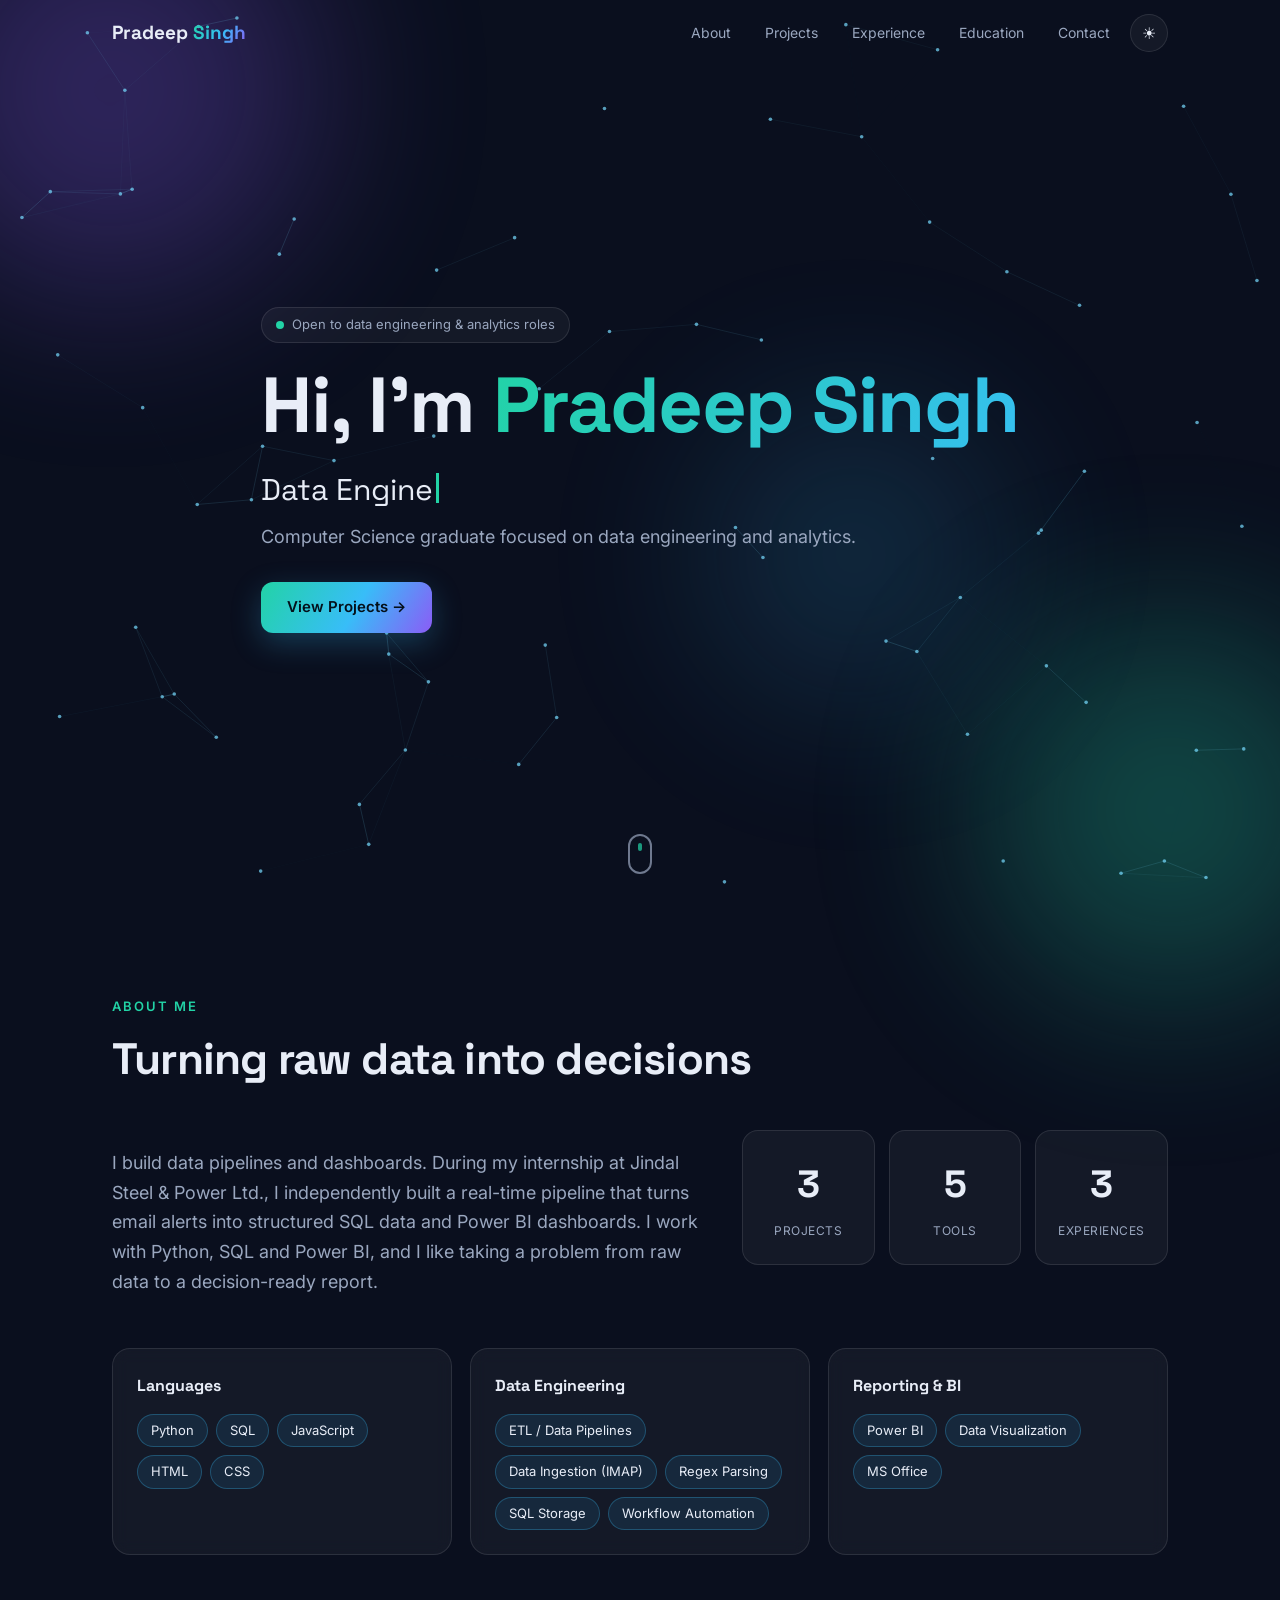
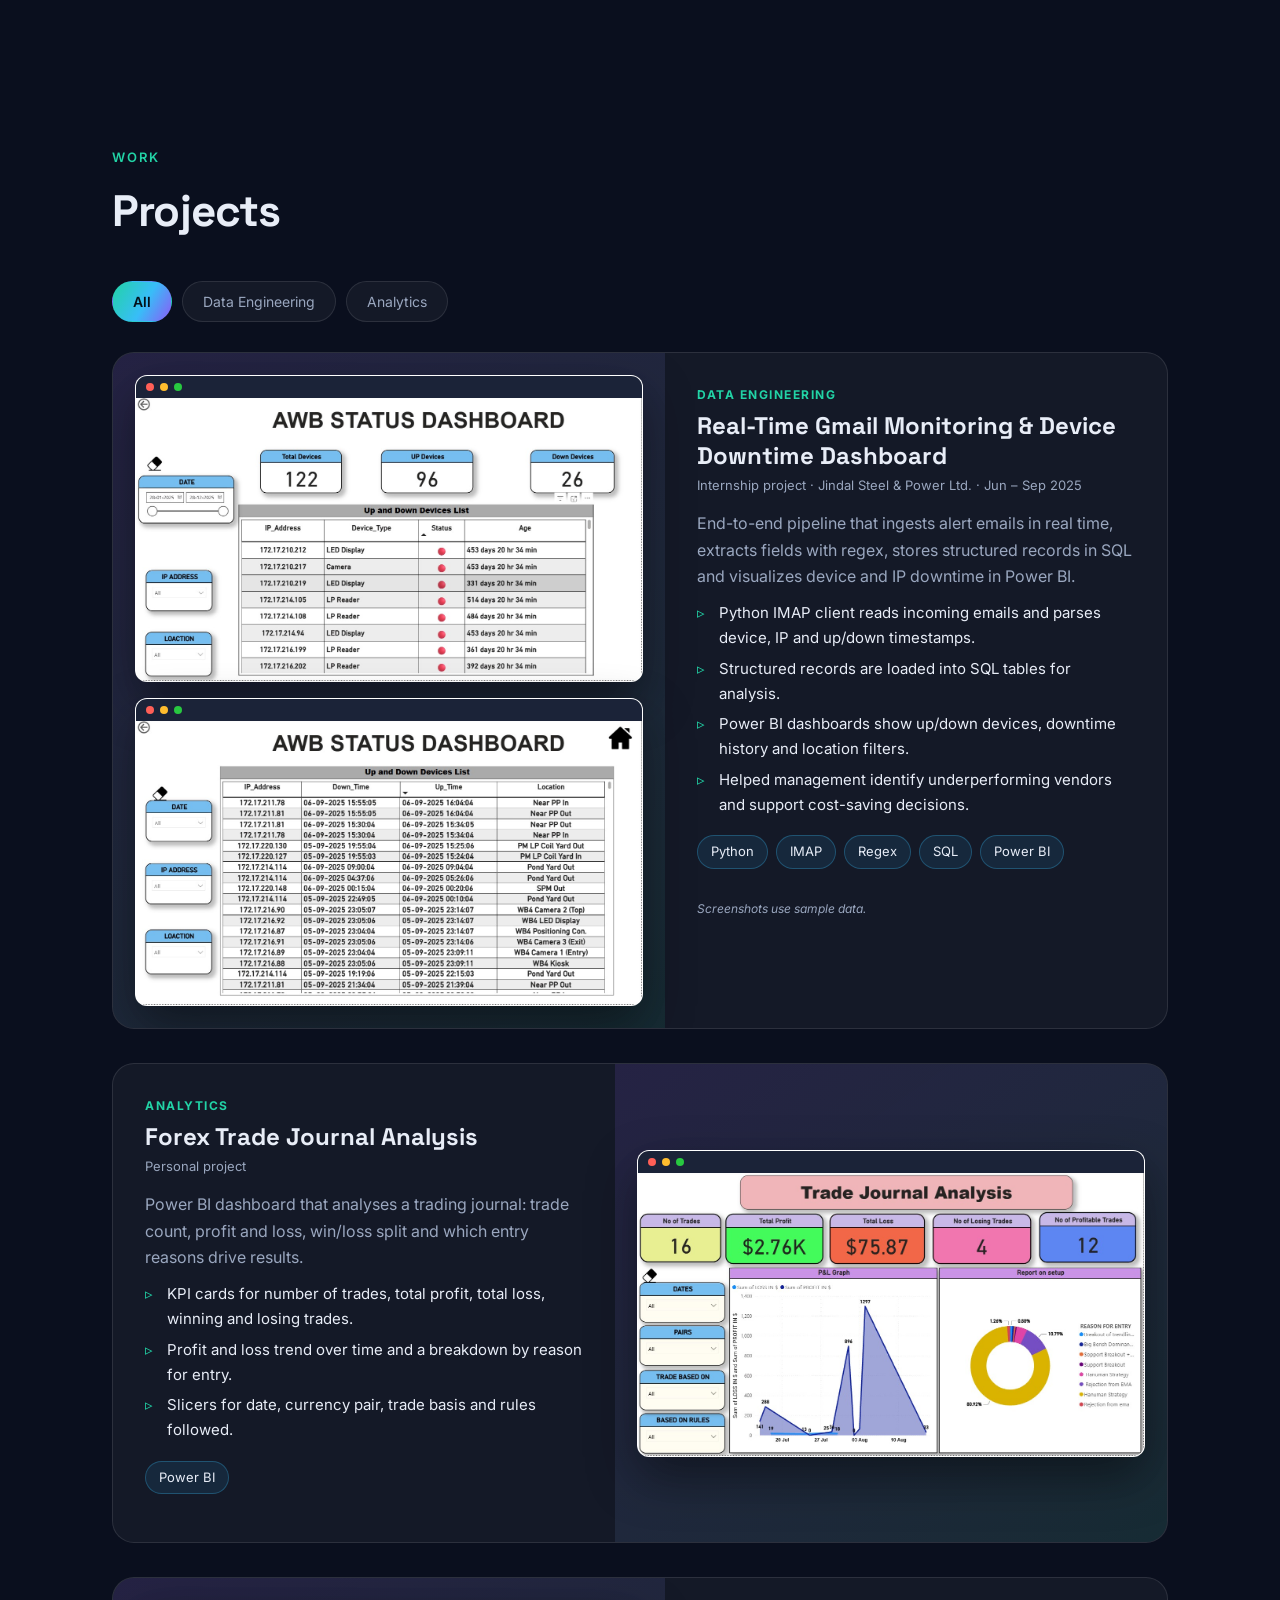
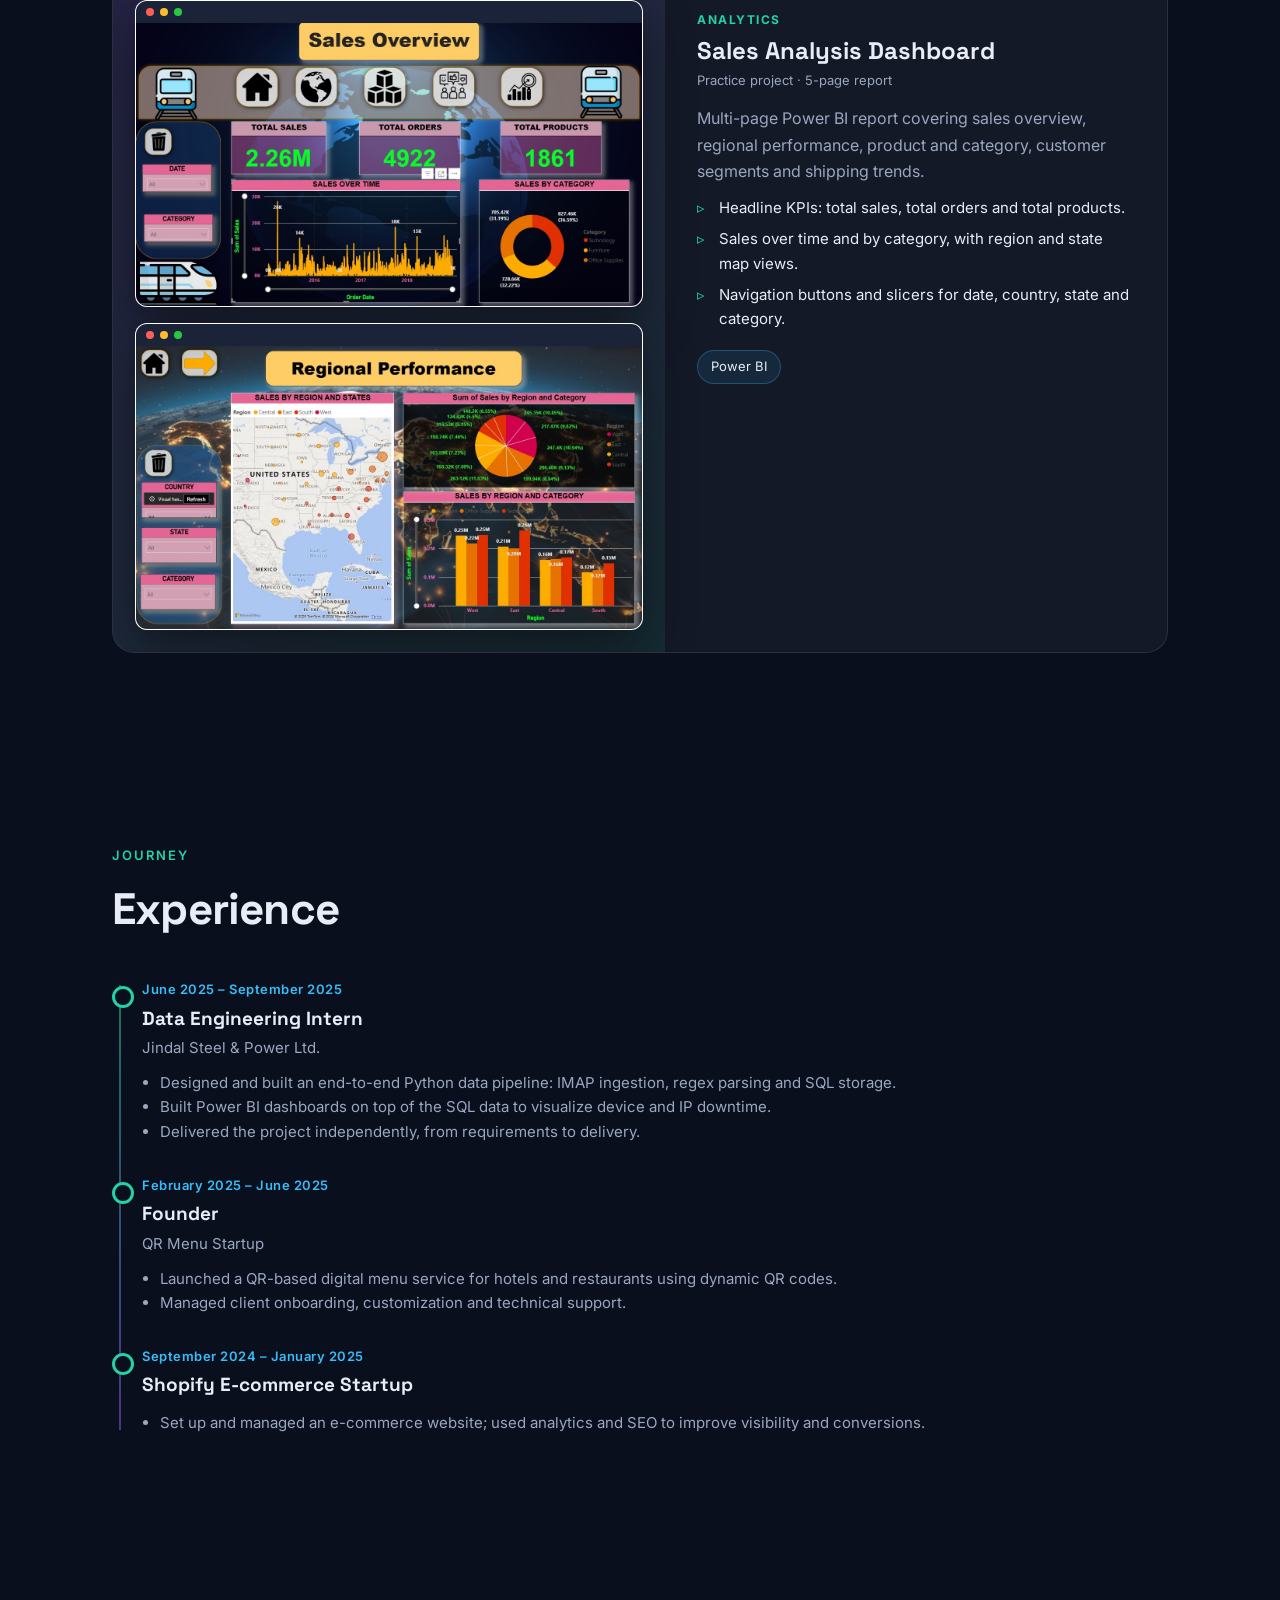
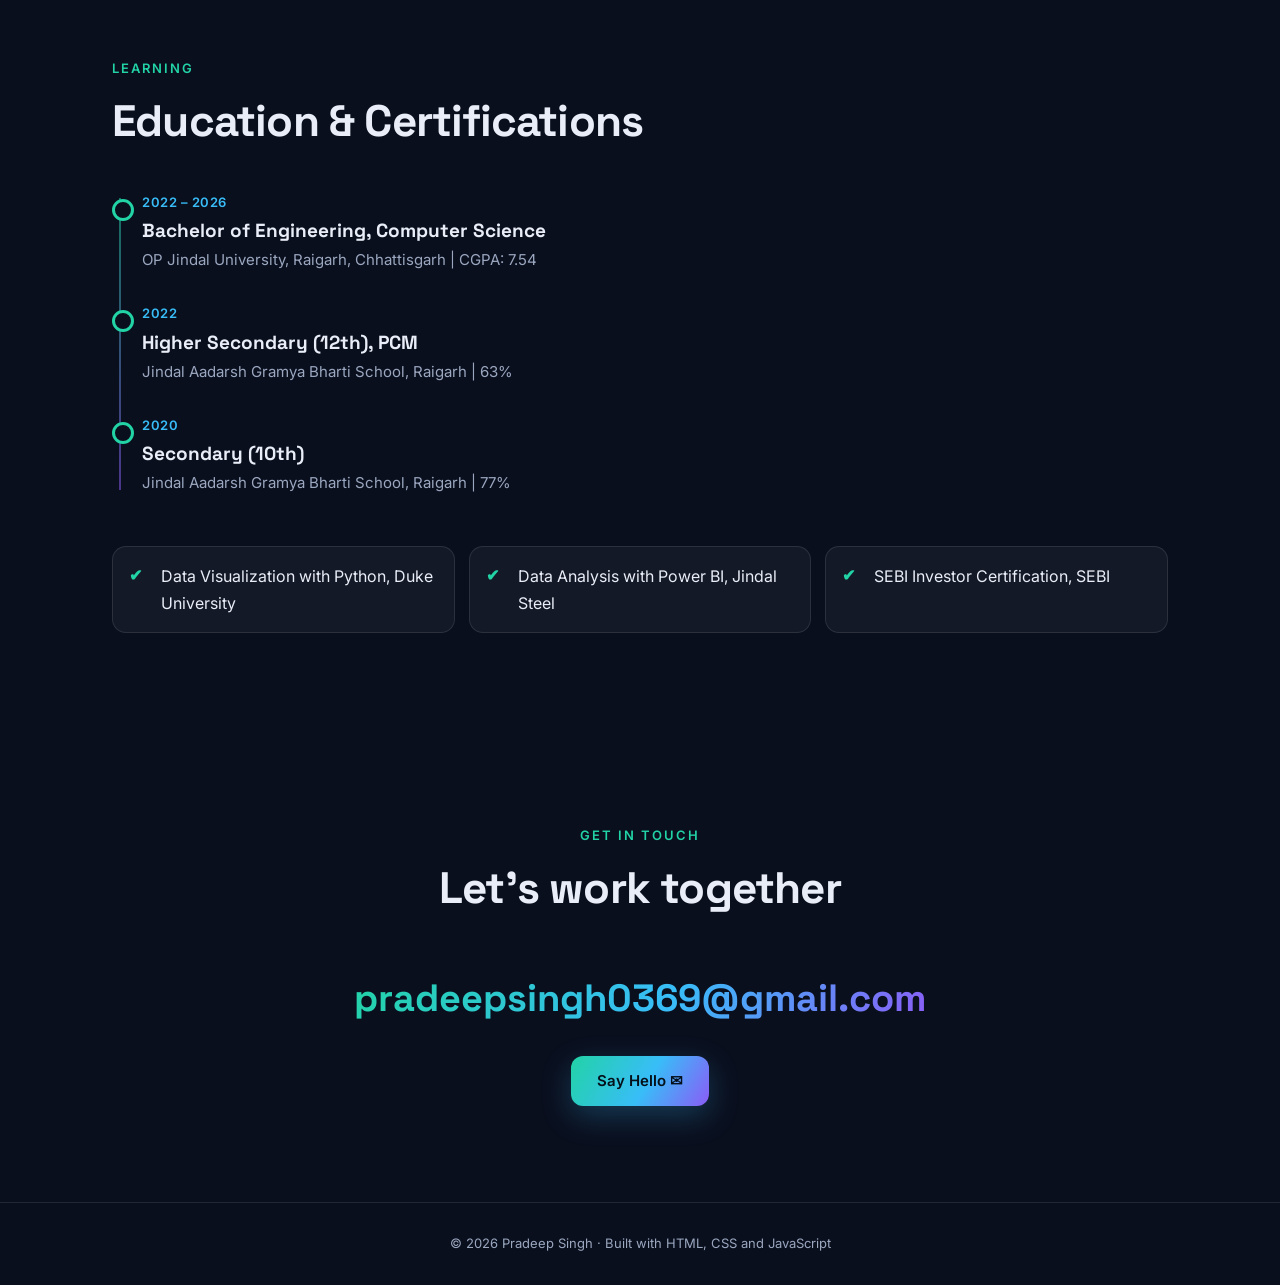
==== index.html @ 3072a9bb "Add files via upload" ====
<!doctype html>
<html lang="en" data-theme="dark"><head>
<meta charset="utf-8"><meta name="viewport" content="width=device-width,initial-scale=1">
<title>Pradeep Singh | Portfolio</title>
<meta name="description" content="Portfolio of Pradeep Singh: data engineering and analytics projects.">
<link rel="preconnect" href="https://fonts.googleapis.com"><link rel="preconnect" href="https://fonts.gstatic.com" crossorigin>
<link href="https://fonts.googleapis.com/css2?family=Inter:wght@400;500;600&family=Space+Grotesk:wght@500;700&display=swap" rel="stylesheet">
<link rel="stylesheet" href="style.css">
</head><body>
<div id="progress"></div>
<div class="blob b1"></div><div class="blob b2"></div><div class="blob b3"></div>

<nav id="nav"><div class="wrap"><a class="logo" href="#home" id="logo"></a>
<ul><li><a href="#about">About</a></li><li><a href="#projects">Projects</a></li><li><a href="#experience">Experience</a></li><li><a href="#education">Education</a></li><li><a href="#contact">Contact</a></li><li><button id="theme" title="Toggle theme">☀</button></li></ul></div></nav>

<header class="hero" id="home"><canvas id="net"></canvas>
<div class="wrap">
 <div class="tag"><span class="dot"></span> Open to data engineering &amp; analytics roles</div>
 <h1>Hi, I'm <span class="grad" id="hname"></span></h1>
 <div class="typed"><span id="typed"></span><i></i></div>
 <p class="sub" id="hline"></p>
 <div class="btns" id="hbtns"></div>
</div><div class="scroll"></div></header>

<section id="about"><div class="wrap">
 <div class="eyebrow reveal">About me</div><h2 class="reveal">Turning raw data into decisions</h2>
 <div class="about-grid">
  <p class="about-text reveal" id="about-text"></p>
  <div class="stats reveal"><div class="stat"><b data-to="0" id="s1">0</b><span>PROJECTS</span></div><div class="stat"><b id="s2">0</b><span>TOOLS</span></div><div class="stat"><b id="s3">0</b><span>EXPERIENCES</span></div></div>
 </div>
 <div class="skills" id="skills"></div>
</div></section>

<section id="projects"><div class="wrap">
 <div class="eyebrow reveal">Work</div><h2 class="reveal">Projects</h2>
 <div class="filters reveal" id="filters"></div><div class="projects" id="plist"></div>
</div></section>

<section id="experience"><div class="wrap">
 <div class="eyebrow reveal">Journey</div><h2 class="reveal">Experience</h2><div class="tl" id="exp"></div>
</div></section>

<section id="education"><div class="wrap">
 <div class="eyebrow reveal">Learning</div><h2 class="reveal">Education &amp; Certifications</h2>
 <div class="tl" id="edu"></div><div style="height:20px"></div><ul class="certs reveal" id="certs"></ul>
</div></section>

<section id="contact" class="contact"><div class="wrap">
 <div class="eyebrow reveal">Get in touch</div><h2 class="reveal">Let's work together</h2>
 <a class="mail reveal" id="mail"></a><div class="btns reveal" id="cbtns"></div>
</div></section>

<footer id="foot"></footer>
<button id="top" title="Back to top">↑</button>
<div id="lb"><button class="prev">‹</button><img alt=""><button class="next">›</button></div>

<script src="projects.js"></script>
<script>
const $=id=>document.getElementById(id), esc=s=>String(s).replace(/[&<>"]/g,c=>({"&":"&amp;","<":"&lt;",">":"&gt;",'"':"&quot;"}[c]));
const reduce=matchMedia("(prefers-reduced-motion: reduce)").matches;
/* theme */
const root=document.documentElement;
try{const t=localStorage.getItem("theme");if(t)root.dataset.theme=t}catch(e){}
function setIcon(){$("theme").textContent=root.dataset.theme==="dark"?"☀":"☾"}setIcon();
$("theme").onclick=()=>{root.dataset.theme=root.dataset.theme==="dark"?"light":"dark";try{localStorage.setItem("theme",root.dataset.theme)}catch(e){}setIcon()};
/* content */
document.title=PROFILE.name+" | Portfolio";
const parts=PROFILE.name.split(" ");$("logo").innerHTML=esc(parts[0])+" <span>"+esc(parts.slice(1).join(" "))+"</span>";
$("hname").textContent=PROFILE.name;$("hline").textContent=PROFILE.headline;$("about-text").textContent=PROFILE.about;
$("foot").textContent="© "+new Date().getFullYear()+" "+PROFILE.name+" · Built with HTML, CSS and JavaScript";
$("mail").textContent=PROFILE.email;$("mail").href="mailto:"+PROFILE.email;
function links(primary){let h=primary?'<a class="btn primary" href="#projects">View Projects →</a>':'<a class="btn primary" href="mailto:'+esc(PROFILE.email)+'">Say Hello ✉</a>';
 if(PROFILE.resume)h+=`<a class="btn" href="${esc(PROFILE.resume)}" download>Download Resume ⬇</a>`;
 if(PROFILE.github)h+=`<a class="btn" href="${esc(PROFILE.github)}" target="_blank" rel="noopener">GitHub ↗</a>`;
 if(PROFILE.linkedin)h+=`<a class="btn" href="${esc(PROFILE.linkedin)}" target="_blank" rel="noopener">LinkedIn ↗</a>`;return h}
$("hbtns").innerHTML=links(true);$("cbtns").innerHTML=links(false);
$("skills").innerHTML=SKILLS.map(g=>`<div class="card reveal"><h3>${esc(g.group)}</h3><div class="chips">${g.items.map(i=>`<span class="chip">${esc(i)}</span>`).join("")}</div></div>`).join("");
const frames=[];
function renderProjects(cat){frames.length=0;
 $("plist").innerHTML=PROJECTS.filter(p=>cat==="All"||p.category===cat).map(p=>`
 <article class="proj"><div class="shots">${p.images.map(s=>`<div class="frame"><div class="bar"><i></i><i></i><i></i></div><img src="${esc(s)}" alt="${esc(p.title)} screenshot" loading="lazy"></div>`).join("")}</div>
 <div class="body"><div class="cat">${esc(p.category)}</div><h3>${esc(p.title)}</h3><div class="ctx">${esc(p.context)}</div>
 <p>${esc(p.summary)}</p><ul>${p.points.map(x=>`<li>${esc(x)}</li>`).join("")}</ul>
 <div class="chips">${p.tools.map(t=>`<span class="chip">${esc(t)}</span>`).join("")}</div>
 <div class="links">${p.github?`<a href="${esc(p.github)}" target="_blank" rel="noopener">Code ↗</a>`:""}${p.demo?`<a href="${esc(p.demo)}" target="_blank" rel="noopener">Live demo ↗</a>`:""}</div>
 ${p.note?`<div class="note">${esc(p.note)}</div>`:""}</div></article>`).join("");
 document.querySelectorAll(".proj .frame img").forEach(i=>frames.push(i.src));}
const cats=["All",...new Set(PROJECTS.map(p=>p.category))];
$("filters").innerHTML=cats.map((c,i)=>`<button class="${i?"":"on"}" data-c="${esc(c)}">${esc(c)}</button>`).join("");
$("filters").onclick=e=>{const b=e.target.closest("button");if(!b)return;[...$("filters").children].forEach(x=>x.classList.toggle("on",x===b));renderProjects(b.dataset.c)};
renderProjects("All");
const tl=a=>a.map(x=>`<div class="item reveal"><div class="when">${esc(x.period)}</div><h3>${esc(x.role||x.title)}</h3>${x.org||x.extra?`<div class="org">${esc(x.org||"")}${x.org&&x.extra?" | ":""}${esc(x.extra||"")}</div>`:""}${x.points?`<ul>${x.points.map(p=>`<li>${esc(p)}</li>`).join("")}</ul>`:""}</div>`).join("");
$("exp").innerHTML=tl(EXPERIENCE);$("edu").innerHTML=tl(EDUCATION);
$("certs").innerHTML=CERTIFICATIONS.map(c=>`<li>${esc(c)}</li>`).join("");
/* ripple */
document.addEventListener("click",e=>{const b=e.target.closest(".btn");if(!b)return;const r=b.getBoundingClientRect(),s=document.createElement("span");s.className="ripple";const d=Math.max(r.width,r.height);s.style.cssText=`width:${d}px;height:${d}px;left:${e.clientX-r.left-d/2}px;top:${e.clientY-r.top-d/2}px`;b.appendChild(s);setTimeout(()=>s.remove(),600)});
/* typing */
(function(){const el=$("typed"),w=PROFILE.roles||[];if(!w.length)return;if(reduce){el.textContent=w[0];return}
 let i=0,j=0,del=false;(function tick(){const t=w[i];el.textContent=t.slice(0,j);
 if(!del&&j===t.length){del=true;return setTimeout(tick,1500)}
 if(del&&j===0){del=false;i=(i+1)%w.length}
 j+=del?-1:1;setTimeout(tick,del?35:70)})()})();
/* scroll: progress, nav, top button, active link, reveal, count-up */
const secs=[...document.querySelectorAll("section")],links_=[...document.querySelectorAll("nav ul a")];
addEventListener("scroll",()=>{const h=document.documentElement,y=scrollY;
 $("progress").style.width=(y/(h.scrollHeight-innerHeight)*100)+"%";
 $("nav").classList.toggle("scrolled",y>30);$("top").classList.toggle("on",y>600);
 let cur="";secs.forEach(s=>{if(y>=s.offsetTop-160)cur=s.id});links_.forEach(a=>a.classList.toggle("active",a.getAttribute("href")==="#"+cur))},{passive:true});
$("top").onclick=()=>scrollTo({top:0,behavior:"smooth"});
const io=new IntersectionObserver(es=>es.forEach(e=>{if(e.isIntersecting){e.target.classList.add("in");io.unobserve(e.target)}}),{threshold:.12});
const observeAll=()=>document.querySelectorAll(".reveal:not(.in)").forEach(el=>io.observe(el));observeAll();
const tools=new Set(PROJECTS.flatMap(p=>p.tools));
const targets={s1:PROJECTS.length,s2:tools.size,s3:EXPERIENCE.length};
function count(){Object.entries(targets).forEach(([id,to])=>{const el=$(id);let n=0;const step=()=>{n++;el.textContent=n;if(n<to)setTimeout(step,reduce?0:140)};if(to)step();else el.textContent=0})}
new IntersectionObserver((es,o)=>{if(es[0].isIntersecting){count();o.disconnect()}},{threshold:.4}).observe($("s1"));
/* 3D tilt on screenshots */
document.addEventListener("mousemove",e=>{if(reduce)return;const f=e.target.closest&&e.target.closest(".frame");
 document.querySelectorAll(".frame").forEach(x=>{if(x!==f)x.style.transform=""});
 if(!f)return;const r=f.getBoundingClientRect(),px=(e.clientX-r.left)/r.width-.5,py=(e.clientY-r.top)/r.height-.5;
 f.style.transform=`rotateY(${px*7}deg) rotateX(${-py*7}deg) translateY(-4px)`});
/* lightbox with prev/next */
const lb=$("lb"),lbi=lb.querySelector("img");let cur=0;
const show=n=>{cur=(n+frames.length)%frames.length;lbi.src=frames[cur]};
document.addEventListener("click",e=>{const f=e.target.closest(".frame");
 if(f){show(frames.indexOf(f.querySelector("img").src));lb.classList.add("on");return}
 if(!lb.classList.contains("on"))return;
 if(e.target.matches(".prev")){e.stopPropagation();show(cur-1)}else if(e.target.matches(".next")){e.stopPropagation();show(cur+1)}else lb.classList.remove("on")});
document.addEventListener("keydown",e=>{if(!lb.classList.contains("on"))return;if(e.key==="Escape")lb.classList.remove("on");if(e.key==="ArrowRight")show(cur+1);if(e.key==="ArrowLeft")show(cur-1)});
/* hero particle network */
(function(){if(reduce)return;const c=$("net"),x=c.getContext("2d");let W,H,P=[];
 const size=()=>{W=c.width=c.offsetWidth;H=c.height=c.offsetHeight;P=Array.from({length:Math.min(70,Math.floor(W/18))},()=>({x:Math.random()*W,y:Math.random()*H,vx:(Math.random()-.5)*.4,vy:(Math.random()-.5)*.4}))};size();addEventListener("resize",size);
 let mx=-999,my=-999;c.parentElement.addEventListener("mousemove",e=>{const r=c.getBoundingClientRect();mx=e.clientX-r.left;my=e.clientY-r.top});
 (function loop(){x.clearRect(0,0,W,H);const col=root.dataset.theme==="dark"?"120,220,255":"40,90,160";
  P.forEach((p,i)=>{p.x+=p.vx;p.y+=p.vy;if(p.x<0||p.x>W)p.vx*=-1;if(p.y<0||p.y>H)p.vy*=-1;
   x.fillStyle=`rgba(${col},.7)`;x.beginPath();x.arc(p.x,p.y,1.8,0,6.3);x.fill();
   for(let j=i+1;j<P.length;j++){const q=P[j],d=Math.hypot(p.x-q.x,p.y-q.y);if(d<120){x.strokeStyle=`rgba(${col},${.22*(1-d/120)})`;x.beginPath();x.moveTo(p.x,p.y);x.lineTo(q.x,q.y);x.stroke()}}
   const dm=Math.hypot(p.x-mx,p.y-my);if(dm<150){x.strokeStyle=`rgba(34,211,166,${.5*(1-dm/150)})`;x.beginPath();x.moveTo(p.x,p.y);x.lineTo(mx,my);x.stroke()}});
  requestAnimationFrame(loop)})()})();
</script></body></html>
---- style.css ----
:root{--bg:#0a0f1e;--bg2:#0f1730;--card:rgba(255,255,255,.045);--line:rgba(255,255,255,.10);--ink:#e8edf7;--muted:#9aa7bf;--a1:#22d3a6;--a2:#38bdf8;--a3:#8b5cf6;--grad:linear-gradient(120deg,var(--a1),var(--a2) 55%,var(--a3));--shadow:0 20px 50px rgba(0,0,0,.45)}
[data-theme=light]{--bg:#f6f8fc;--bg2:#eaf0fa;--card:rgba(255,255,255,.85);--line:rgba(20,30,60,.12);--ink:#16203a;--muted:#55627c;--shadow:0 16px 40px rgba(30,50,100,.14)}
*{box-sizing:border-box}html{scroll-behavior:smooth}
body{margin:0;font-family:Inter,Arial,Helvetica,sans-serif;background:var(--bg);color:var(--ink);line-height:1.65;overflow-x:hidden;transition:background .4s,color .4s}
a{color:inherit}
h1,h2,h3{font-family:"Space Grotesk",Inter,Arial,sans-serif;margin:0}
.wrap{max-width:1100px;margin:0 auto;padding:0 22px;position:relative;z-index:2}
#progress{position:fixed;top:0;left:0;height:3px;width:0;background:var(--grad);z-index:100}
.blob{position:fixed;border-radius:50%;filter:blur(90px);opacity:.28;z-index:0;pointer-events:none;animation:float 18s ease-in-out infinite}
.b1{width:420px;height:420px;background:var(--a3);top:-120px;left:-100px}
.b2{width:380px;height:380px;background:var(--a1);bottom:-100px;right:-80px;animation-delay:-6s}
.b3{width:300px;height:300px;background:var(--a2);top:45%;left:55%;animation-delay:-11s;opacity:.16}
[data-theme=light] .blob{opacity:.16}
@keyframes float{0%,100%{transform:translate(0,0) scale(1)}33%{transform:translate(50px,40px) scale(1.1)}66%{transform:translate(-40px,60px) scale(.95)}}
nav{position:fixed;top:0;left:0;right:0;z-index:50;transition:.3s}
nav.scrolled{background:color-mix(in srgb,var(--bg) 82%,transparent);backdrop-filter:blur(14px);border-bottom:1px solid var(--line)}
nav .wrap{display:flex;align-items:center;justify-content:space-between;height:66px}
.logo{font-weight:700;font-size:19px;text-decoration:none;font-family:"Space Grotesk",sans-serif}
.logo span{background:var(--grad);-webkit-background-clip:text;background-clip:text;color:transparent}
nav ul{display:flex;gap:6px;list-style:none;margin:0;padding:0;align-items:center}
nav ul a{display:block;padding:7px 14px;border-radius:999px;font-size:14px;color:var(--muted);text-decoration:none;transition:.25s}
nav ul a:hover,nav ul a.active{color:var(--ink);background:var(--card)}
#theme{border:1px solid var(--line);background:var(--card);color:var(--ink);width:38px;height:38px;border-radius:50%;cursor:pointer;font-size:16px;transition:.3s}
#theme:hover{transform:rotate(25deg) scale(1.08)}
.hero{min-height:100vh;display:flex;align-items:center;position:relative;padding:110px 0 70px}
#net{position:absolute;inset:0;width:100%;height:100%;z-index:1}
.hero .tag{display:inline-flex;align-items:center;gap:8px;padding:6px 14px;border:1px solid var(--line);background:var(--card);border-radius:999px;font-size:13px;color:var(--muted);margin-bottom:22px}
.dot{width:8px;height:8px;border-radius:50%;background:var(--a1);box-shadow:0 0 0 0 var(--a1);animation:pulse 2s infinite}
@keyframes pulse{70%{box-shadow:0 0 0 10px transparent}100%{box-shadow:0 0 0 0 transparent}}
.hero h1{font-size:clamp(40px,7vw,78px);line-height:1.05;letter-spacing:-1.5px}
.grad{background:var(--grad);background-size:200% 200%;-webkit-background-clip:text;background-clip:text;color:transparent;animation:shift 6s ease infinite}
@keyframes shift{50%{background-position:100% 50%}}
.typed{font-family:"Space Grotesk",sans-serif;font-size:clamp(20px,3vw,30px);margin:18px 0 8px;min-height:1.4em;color:var(--ink)}
.typed i{display:inline-block;width:3px;height:1em;background:var(--a1);margin-left:3px;vertical-align:-3px;animation:blink 1s steps(2) infinite}
@keyframes blink{50%{opacity:0}}
.hero p.sub{color:var(--muted);max-width:620px;font-size:18px;margin:0 0 30px}
.btns{display:flex;gap:14px;flex-wrap:wrap}
.btn{position:relative;overflow:hidden;display:inline-flex;align-items:center;gap:8px;padding:13px 26px;border-radius:12px;font-weight:600;font-size:15px;text-decoration:none;border:1px solid var(--line);background:var(--card);color:var(--ink);cursor:pointer;transition:transform .25s,box-shadow .25s,border-color .25s}
.btn:hover{transform:translateY(-3px);border-color:var(--a1);box-shadow:0 10px 30px rgba(34,211,166,.18)}
.btn.primary{background:var(--grad);color:#04101a;border:0;box-shadow:0 10px 30px rgba(56,189,248,.25)}
.btn.primary:hover{box-shadow:0 14px 40px rgba(56,189,248,.45)}
.ripple{position:absolute;border-radius:50%;background:rgba(255,255,255,.5);transform:scale(0);animation:rip .6s linear;pointer-events:none}
@keyframes rip{to{transform:scale(4);opacity:0}}
.scroll{position:absolute;bottom:26px;left:50%;transform:translateX(-50%);width:24px;height:40px;border:2px solid var(--muted);border-radius:14px;z-index:2;opacity:.7}
.scroll::after{content:"";position:absolute;left:50%;top:7px;width:4px;height:8px;margin-left:-2px;border-radius:3px;background:var(--a1);animation:wheel 1.6s infinite}
@keyframes wheel{to{transform:translateY(14px);opacity:0}}
section{padding:96px 0;position:relative}
.eyebrow{font-size:13px;letter-spacing:2px;text-transform:uppercase;color:var(--a1);font-weight:600}
section h2{font-size:clamp(30px,4.5vw,44px);letter-spacing:-.8px;margin:6px 0 34px}
.reveal{opacity:0;transform:translateY(34px);transition:opacity .8s cubic-bezier(.2,.7,.2,1),transform .8s cubic-bezier(.2,.7,.2,1)}
.reveal.in{opacity:1;transform:none}
.about-grid{display:grid;grid-template-columns:1.4fr 1fr;gap:34px;align-items:start}
.about-text{font-size:18px;color:var(--muted)}
.stats{display:grid;grid-template-columns:repeat(3,1fr);gap:14px}
.stat{padding:22px 10px;text-align:center;border-radius:16px;background:var(--card);border:1px solid var(--line)}
.stat b{display:block;font-size:38px;font-family:"Space Grotesk",sans-serif}
.stat span{font-size:12px;color:var(--muted);letter-spacing:.5px}
.skills{display:grid;grid-template-columns:repeat(auto-fit,minmax(280px,1fr));gap:18px;margin-top:34px}
.card{padding:24px;border-radius:18px;background:var(--card);border:1px solid var(--line);backdrop-filter:blur(8px);transition:.35s}
.card:hover{transform:translateY(-6px);border-color:color-mix(in srgb,var(--a1) 50%,transparent);box-shadow:var(--shadow)}
.card h3{font-size:16px;margin-bottom:14px}
.chips{display:flex;flex-wrap:wrap;gap:8px}
.chip{padding:5px 13px;border-radius:999px;font-size:13px;background:color-mix(in srgb,var(--a2) 10%,transparent);border:1px solid color-mix(in srgb,var(--a2) 28%,transparent);color:var(--ink);transition:.25s}
.chip:hover{background:var(--grad);color:#04101a;transform:translateY(-2px);border-color:transparent}
.filters{display:flex;gap:10px;margin-bottom:30px;flex-wrap:wrap}
.filters button{font:inherit;font-size:14px;padding:8px 20px;border-radius:999px;border:1px solid var(--line);background:var(--card);color:var(--muted);cursor:pointer;transition:.25s}
.filters button:hover{color:var(--ink);transform:translateY(-2px)}
.filters button.on{background:var(--grad);color:#04101a;border-color:transparent;font-weight:600}
.projects{display:grid;gap:34px}
.proj{display:grid;grid-template-columns:1.1fr 1fr;border-radius:22px;background:var(--card);border:1px solid var(--line);overflow:hidden;transition:box-shadow .4s,border-color .4s;animation:pop .6s both}
@keyframes pop{from{opacity:0;transform:scale(.97)}}
.proj:hover{box-shadow:var(--shadow);border-color:color-mix(in srgb,var(--a1) 45%,transparent)}
.proj:nth-child(even){grid-template-columns:1fr 1.1fr}
.proj:nth-child(even) .shots{order:2}
.shots{padding:22px;display:grid;gap:16px;align-content:center;background:linear-gradient(145deg,color-mix(in srgb,var(--a3) 14%,transparent),color-mix(in srgb,var(--a1) 10%,transparent));perspective:1000px}
.frame{border-radius:12px;overflow:hidden;border:1px solid var(--line);background:#fff;box-shadow:var(--shadow);transform-style:preserve-3d;transition:transform .15s ease-out,box-shadow .3s;cursor:zoom-in;position:relative}
.frame .bar{height:22px;background:#1b2338;display:flex;align-items:center;gap:6px;padding:0 10px}
.frame .bar i{width:8px;height:8px;border-radius:50%;background:#ff5f57}.frame .bar i:nth-child(2){background:#febc2e}.frame .bar i:nth-child(3){background:#28c840}
.frame img{display:block;width:100%;transition:transform .5s}
.frame:hover img{transform:scale(1.04)}
.frame::after{content:"⤢  View";position:absolute;right:10px;bottom:10px;padding:4px 10px;border-radius:8px;background:rgba(0,0,0,.65);color:#fff;font-size:12px;opacity:0;transform:translateY(6px);transition:.3s}
.frame:hover::after{opacity:1;transform:none}
.body{padding:32px}
.cat{font-size:12px;font-weight:700;letter-spacing:1.5px;text-transform:uppercase;color:var(--a1)}
.proj h3{font-size:24px;margin:6px 0 4px;line-height:1.25}
.ctx{font-size:13px;color:var(--muted);margin-bottom:14px}
.proj p{margin:0 0 12px;color:var(--muted)}
.proj ul{margin:0 0 18px;padding:0;list-style:none;font-size:15px;color:var(--ink)}
.proj li{padding-left:22px;position:relative;margin-bottom:6px}
.proj li::before{content:"▹";position:absolute;left:0;color:var(--a1)}
.note{font-size:12px;color:var(--muted);font-style:italic;margin-top:14px}
.links{display:flex;gap:16px;margin-top:16px}
.links a{color:var(--a2);font-weight:600;text-decoration:none;font-size:14px}.links a:hover{text-decoration:underline}
.tl{position:relative;padding-left:30px}
.tl::before{content:"";position:absolute;left:7px;top:6px;bottom:6px;width:2px;background:linear-gradient(var(--a1),var(--a3));opacity:.5}
.tl .item{position:relative;margin-bottom:30px}
.tl .item::before{content:"";position:absolute;left:-30px;top:7px;width:16px;height:16px;border-radius:50%;background:var(--bg);border:3px solid var(--a1);transition:.3s}
.tl .item:hover::before{background:var(--a1);transform:scale(1.25)}
.when{font-size:13px;color:var(--a2);font-weight:600;letter-spacing:.5px}
.tl h3{font-size:19px;margin:2px 0}.org{color:var(--muted);font-size:15px}
.tl ul{margin:10px 0 0;padding-left:18px;color:var(--muted);font-size:15px}
.certs{display:grid;grid-template-columns:repeat(auto-fit,minmax(260px,1fr));gap:14px;list-style:none;padding:0;margin:0}
.certs li{padding:16px 18px 16px 48px;position:relative;border-radius:14px;background:var(--card);border:1px solid var(--line);transition:.3s}
.certs li::before{content:"✔";position:absolute;left:16px;top:15px;color:var(--a1);font-weight:700}
.certs li:hover{transform:translateY(-4px);border-color:var(--a1)}
.contact{text-align:center}
.contact .mail{display:inline-block;font-family:"Space Grotesk",sans-serif;font-size:clamp(22px,4vw,38px);font-weight:700;text-decoration:none;background:var(--grad);-webkit-background-clip:text;background-clip:text;color:transparent;margin:8px 0 26px;transition:.3s}
.contact .mail:hover{letter-spacing:1px}
.contact .btns{justify-content:center}
footer{text-align:center;color:var(--muted);font-size:13px;padding:30px 0;border-top:1px solid var(--line);position:relative;z-index:2}
#top{position:fixed;right:22px;bottom:22px;width:46px;height:46px;border-radius:50%;border:0;background:var(--grad);color:#04101a;font-size:20px;font-weight:700;cursor:pointer;z-index:60;opacity:0;pointer-events:none;transform:translateY(14px);transition:.3s;box-shadow:0 10px 30px rgba(56,189,248,.35)}
#top.on{opacity:1;pointer-events:auto;transform:none}#top:hover{transform:translateY(-4px)}
#lb{position:fixed;inset:0;background:rgba(5,8,16,.92);display:none;align-items:center;justify-content:center;z-index:200;padding:30px;cursor:zoom-out}
#lb.on{display:flex;animation:fade .25s}@keyframes fade{from{opacity:0}}
#lb img{max-width:100%;max-height:100%;border-radius:10px;box-shadow:0 30px 80px #000}
#lb button{position:absolute;top:50%;transform:translateY(-50%);width:46px;height:46px;border-radius:50%;border:1px solid var(--line);background:rgba(255,255,255,.1);color:#fff;font-size:22px;cursor:pointer}
#lb .prev{left:18px}#lb .next{right:18px}
@media(max-width:820px){nav ul li:not(:last-child){display:none}.about-grid,.proj,.proj:nth-child(even){grid-template-columns:1fr}.proj:nth-child(even) .shots{order:0}.body{padding:24px}section{padding:72px 0}}
@media(prefers-reduced-motion:reduce){*{animation:none!important;transition:none!important}.reveal{opacity:1;transform:none}}
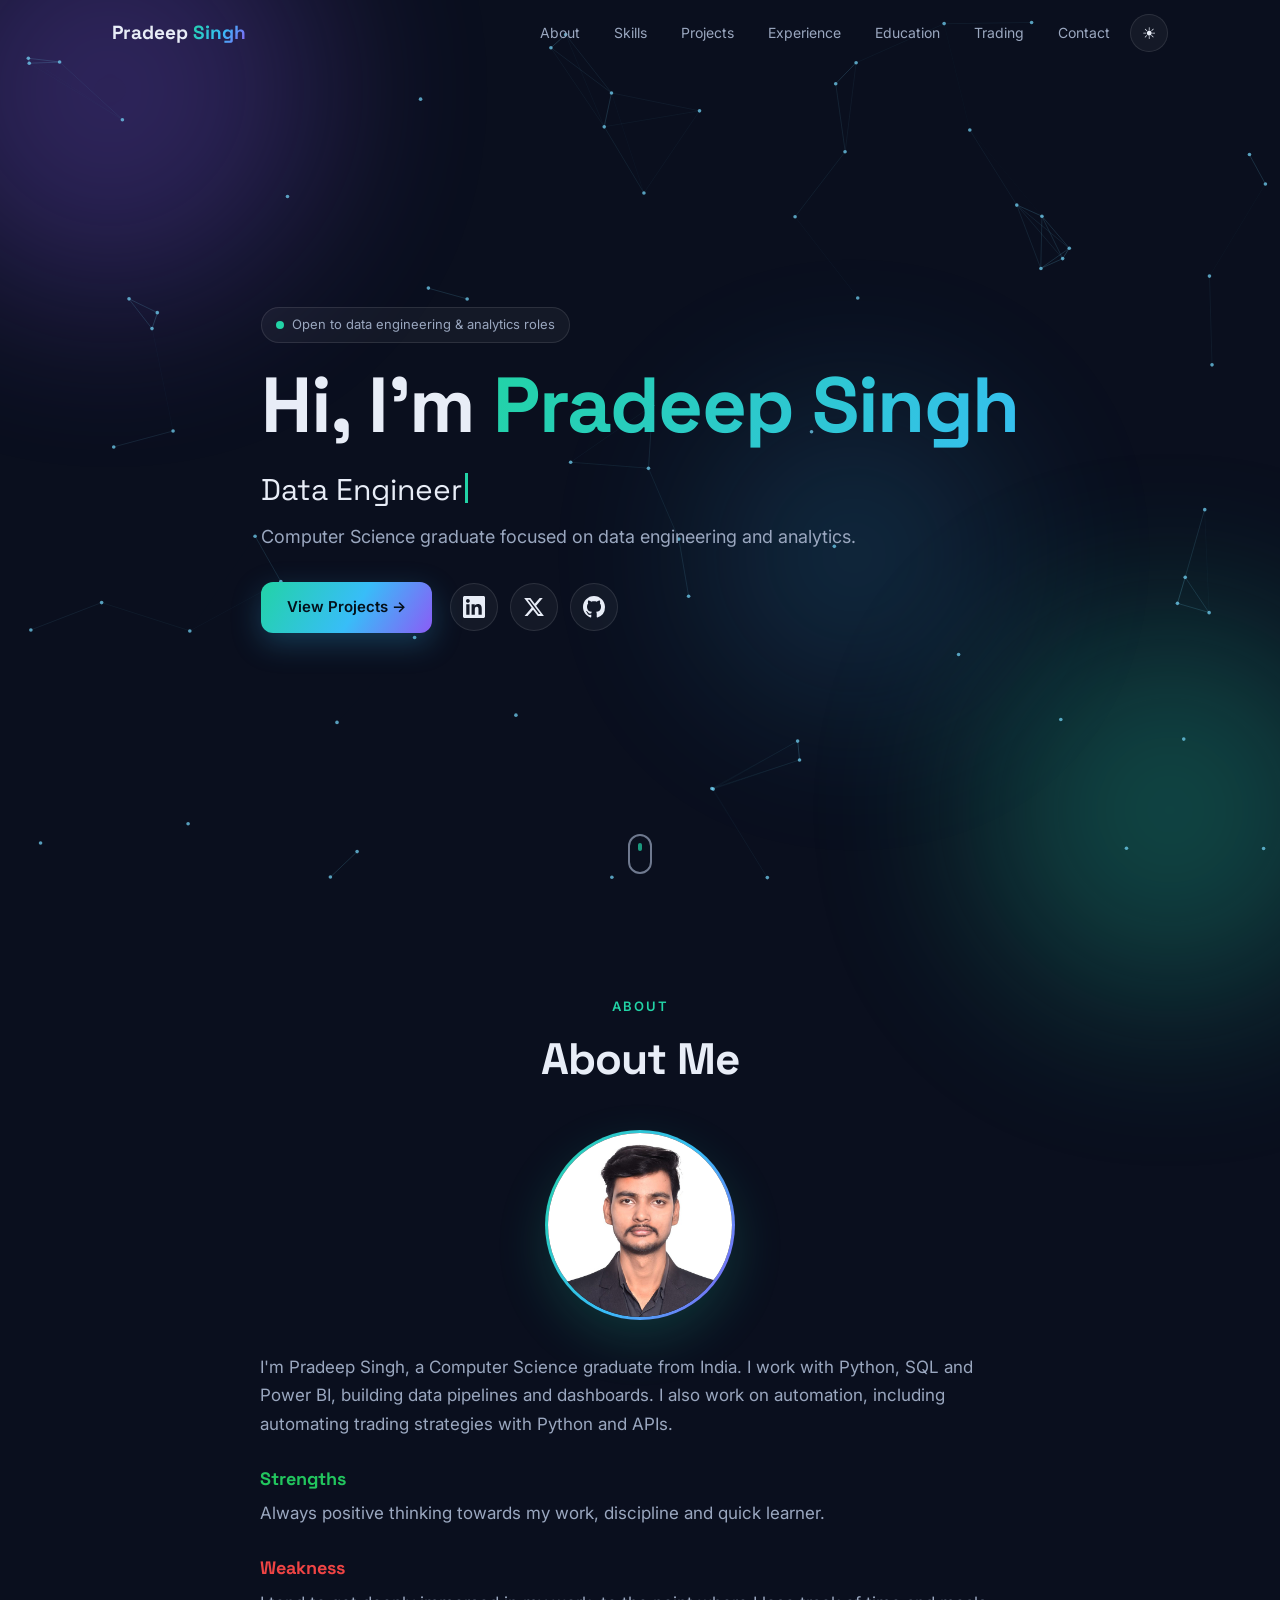
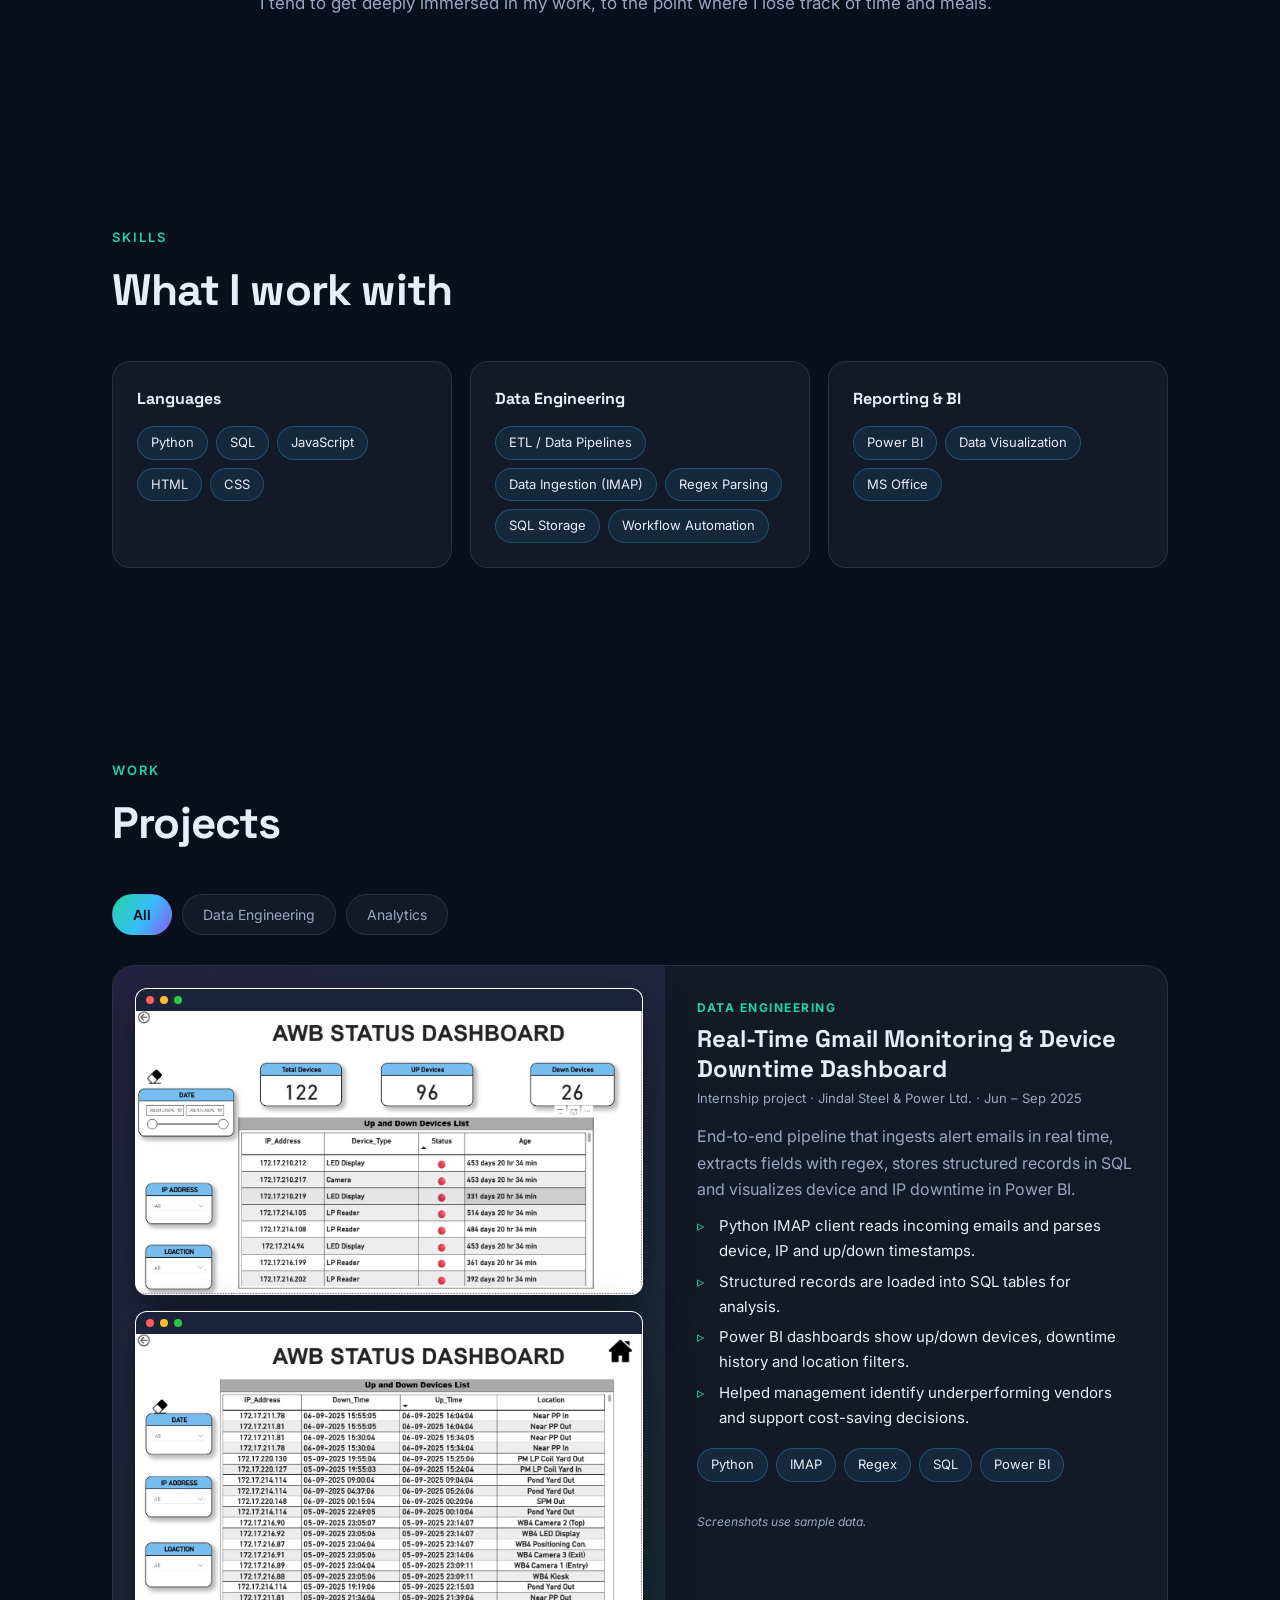
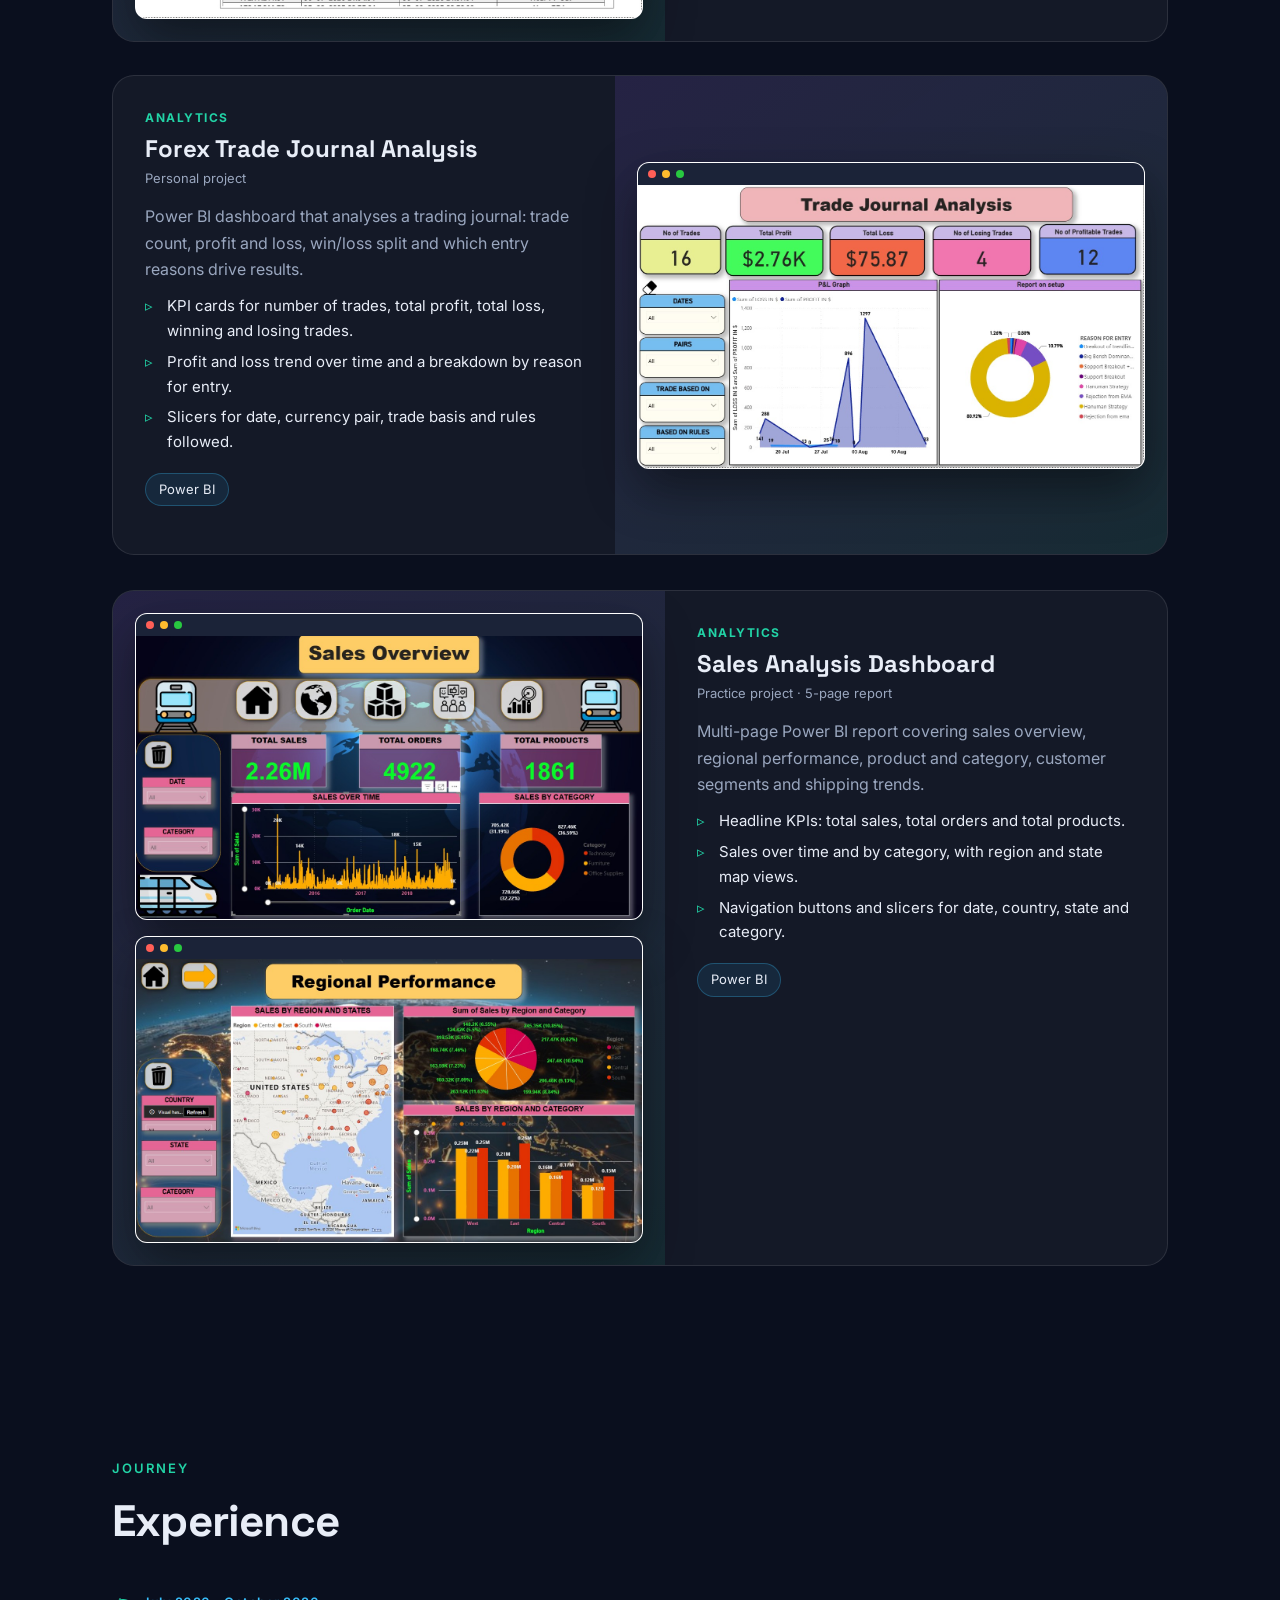
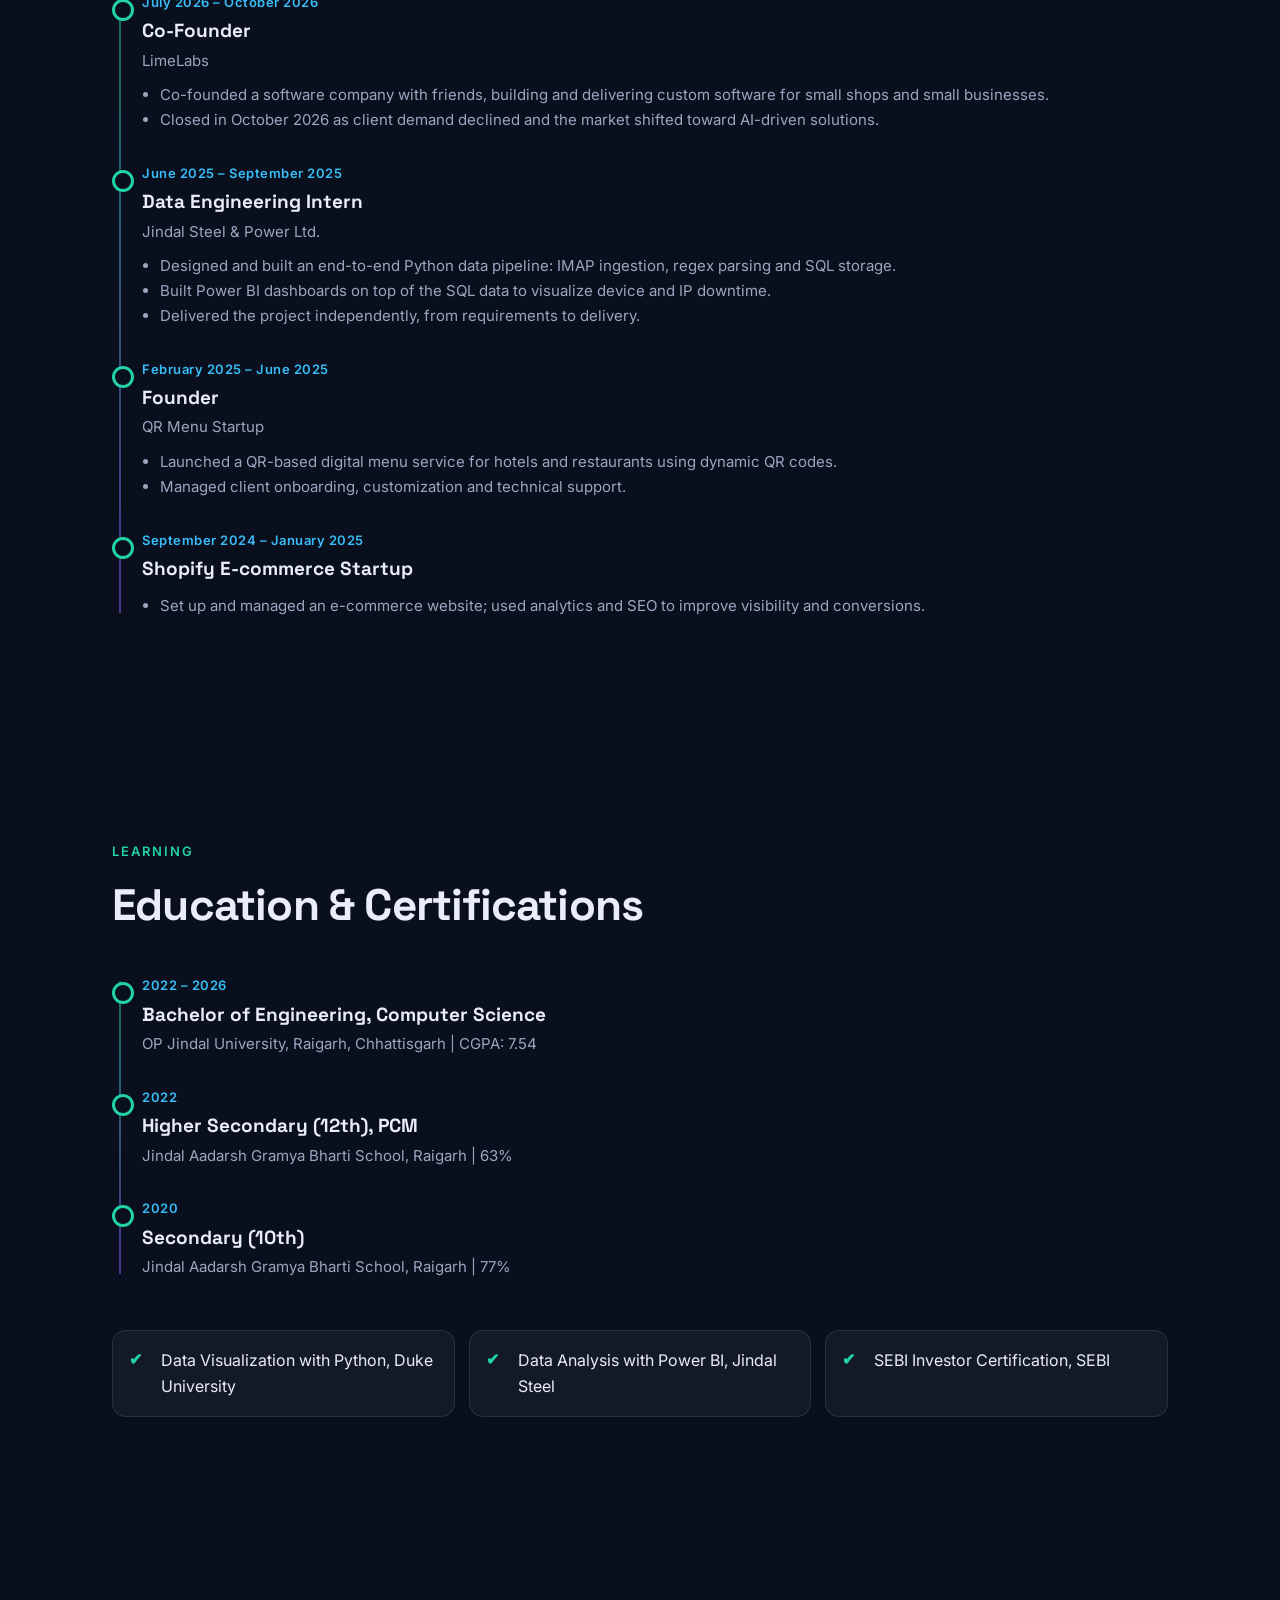
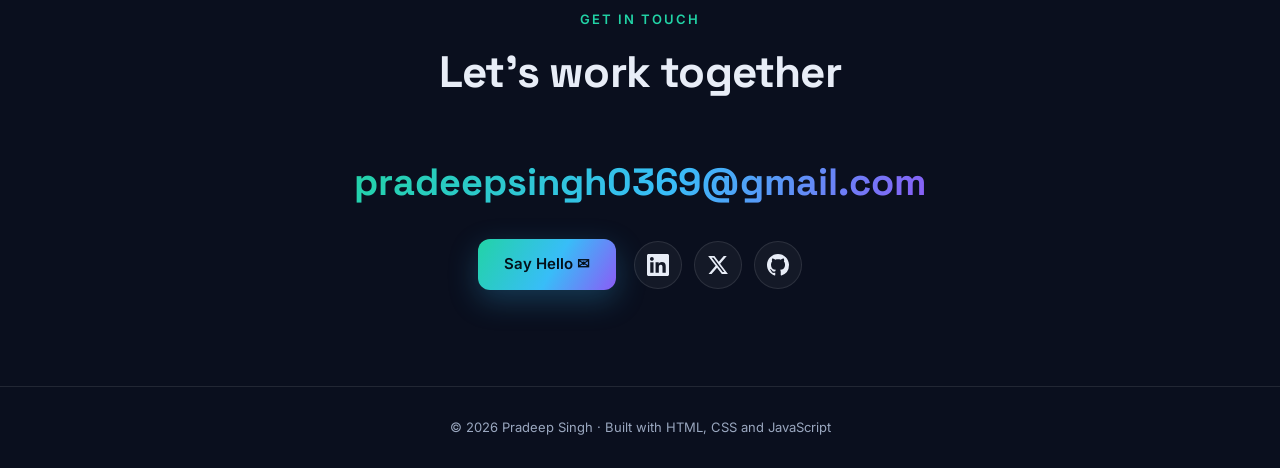
==== commit 3565ca6c: "Add files via upload" ====
--- a/index.html
+++ b/index.html
@@ -11,7 +11,7 @@
 <div class="blob b1"></div><div class="blob b2"></div><div class="blob b3"></div>
 
 <nav id="nav"><div class="wrap"><a class="logo" href="#home" id="logo"></a>
-<ul><li><a href="#about">About</a></li><li><a href="#projects">Projects</a></li><li><a href="#experience">Experience</a></li><li><a href="#education">Education</a></li><li><a href="#contact">Contact</a></li><li><button id="theme" title="Toggle theme">☀</button></li></ul></div></nav>
+<ul><li><a href="#about">About</a></li><li><a href="#skills-sec">Skills</a></li><li><a href="#projects">Projects</a></li><li><a href="#experience">Experience</a></li><li><a href="#education">Education</a></li><li><a href="trading.html">Trading</a></li><li><a href="#contact">Contact</a></li><li><button id="theme" title="Toggle theme">☀</button></li></ul></div></nav>
 
 <header class="hero" id="home"><canvas id="net"></canvas>
 <div class="wrap">
@@ -23,12 +23,13 @@
 </div><div class="scroll"></div></header>
 
 <section id="about"><div class="wrap">
- <div class="eyebrow reveal">About me</div><h2 class="reveal">Turning raw data into decisions</h2>
- <div class="about-grid">
-  <p class="about-text reveal" id="about-text"></p>
-  <div class="stats reveal"><div class="stat"><b data-to="0" id="s1">0</b><span>PROJECTS</span></div><div class="stat"><b id="s2">0</b><span>TOOLS</span></div><div class="stat"><b id="s3">0</b><span>EXPERIENCES</span></div></div>
- </div>
- <div class="skills" id="skills"></div>
+ <div class="eyebrow reveal" style="text-align:center">About</div><h2 class="reveal" style="text-align:center">About Me</h2>
+ <div id="aboutme"></div>
+</div></section>
+
+<section id="skills-sec"><div class="wrap">
+ <div class="eyebrow reveal">Skills</div><h2 class="reveal">What I work with</h2>
+ <div class="skills" id="skills" style="margin-top:0"></div>
 </div></section>
 
 <section id="projects"><div class="wrap">
@@ -54,7 +55,7 @@
 <button id="top" title="Back to top">↑</button>
 <div id="lb"><button class="prev">‹</button><img alt=""><button class="next">›</button></div>
 
-<script src="projects.js"></script>
+<script src="projects.js"></script><script src="common.js"></script>
 <script>
 const $=id=>document.getElementById(id), esc=s=>String(s).replace(/[&<>"]/g,c=>({"&":"&amp;","<":"&lt;",">":"&gt;",'"':"&quot;"}[c]));
 const reduce=matchMedia("(prefers-reduced-motion: reduce)").matches;
@@ -66,13 +67,12 @@
 /* content */
 document.title=PROFILE.name+" | Portfolio";
 const parts=PROFILE.name.split(" ");$("logo").innerHTML=esc(parts[0])+" <span>"+esc(parts.slice(1).join(" "))+"</span>";
-$("hname").textContent=PROFILE.name;$("hline").textContent=PROFILE.headline;$("about-text").textContent=PROFILE.about;
+$("hname").textContent=PROFILE.name;$("hline").textContent=PROFILE.headline;$("aboutme").innerHTML=aboutHTML();
 $("foot").textContent="© "+new Date().getFullYear()+" "+PROFILE.name+" · Built with HTML, CSS and JavaScript";
 $("mail").textContent=PROFILE.email;$("mail").href="mailto:"+PROFILE.email;
 function links(primary){let h=primary?'<a class="btn primary" href="#projects">View Projects →</a>':'<a class="btn primary" href="mailto:'+esc(PROFILE.email)+'">Say Hello ✉</a>';
  if(PROFILE.resume)h+=`<a class="btn" href="${esc(PROFILE.resume)}" download>Download Resume ⬇</a>`;
- if(PROFILE.github)h+=`<a class="btn" href="${esc(PROFILE.github)}" target="_blank" rel="noopener">GitHub ↗</a>`;
- if(PROFILE.linkedin)h+=`<a class="btn" href="${esc(PROFILE.linkedin)}" target="_blank" rel="noopener">LinkedIn ↗</a>`;return h}
+ return h+'<span class="socials">'+socialHTML()+'</span>'}
 $("hbtns").innerHTML=links(true);$("cbtns").innerHTML=links(false);
 $("skills").innerHTML=SKILLS.map(g=>`<div class="card reveal"><h3>${esc(g.group)}</h3><div class="chips">${g.items.map(i=>`<span class="chip">${esc(i)}</span>`).join("")}</div></div>`).join("");
 const frames=[];
@@ -109,10 +109,6 @@
 $("top").onclick=()=>scrollTo({top:0,behavior:"smooth"});
 const io=new IntersectionObserver(es=>es.forEach(e=>{if(e.isIntersecting){e.target.classList.add("in");io.unobserve(e.target)}}),{threshold:.12});
 const observeAll=()=>document.querySelectorAll(".reveal:not(.in)").forEach(el=>io.observe(el));observeAll();
-const tools=new Set(PROJECTS.flatMap(p=>p.tools));
-const targets={s1:PROJECTS.length,s2:tools.size,s3:EXPERIENCE.length};
-function count(){Object.entries(targets).forEach(([id,to])=>{const el=$(id);let n=0;const step=()=>{n++;el.textContent=n;if(n<to)setTimeout(step,reduce?0:140)};if(to)step();else el.textContent=0})}
-new IntersectionObserver((es,o)=>{if(es[0].isIntersecting){count();o.disconnect()}},{threshold:.4}).observe($("s1"));
 /* 3D tilt on screenshots */
 document.addEventListener("mousemove",e=>{if(reduce)return;const f=e.target.closest&&e.target.closest(".frame");
  document.querySelectorAll(".frame").forEach(x=>{if(x!==f)x.style.transform=""});
--- a/style.css
+++ b/style.css
@@ -117,3 +117,14 @@
 #lb .prev{left:18px}#lb .next{right:18px}
 @media(max-width:820px){nav ul li:not(:last-child){display:none}.about-grid,.proj,.proj:nth-child(even){grid-template-columns:1fr}.proj:nth-child(even) .shots{order:0}.body{padding:24px}section{padding:72px 0}}
 @media(prefers-reduced-motion:reduce){*{animation:none!important;transition:none!important}.reveal{opacity:1;transform:none}}
+
+.socials{display:inline-flex;gap:12px;align-items:center;margin-left:4px;flex-wrap:wrap}
+.ico{width:48px;height:48px;border-radius:50%;display:inline-flex;align-items:center;justify-content:center;border:1px solid var(--line);background:var(--card);color:var(--ink);text-decoration:none;transition:transform .25s,box-shadow .25s,background .25s,color .25s}
+.ico:hover{transform:translateY(-4px) scale(1.08);background:var(--grad);color:#04101a;border-color:transparent;box-shadow:0 12px 30px rgba(56,189,248,.35)}
+.aboutme{max-width:760px;margin:0 auto;text-align:center}
+.aboutme .ph{width:190px;height:190px;border-radius:50%;object-fit:cover;object-position:50% 20%;border:3px solid transparent;background:linear-gradient(var(--bg),var(--bg)) padding-box,var(--grad) border-box;box-shadow:0 20px 50px rgba(34,211,166,.18);margin-bottom:26px;transition:transform .4s}
+.aboutme .ph:hover{transform:scale(1.04) rotate(-1.5deg)}
+.atxt{text-align:left;font-size:17px;color:var(--muted)}
+.atxt p{margin:0 0 18px}
+.atxt h3{font-size:18px;margin:26px 0 6px;font-family:"Space Grotesk",sans-serif}
+.atxt .gh{color:#22c55e}.atxt .rh{color:#ef4444}
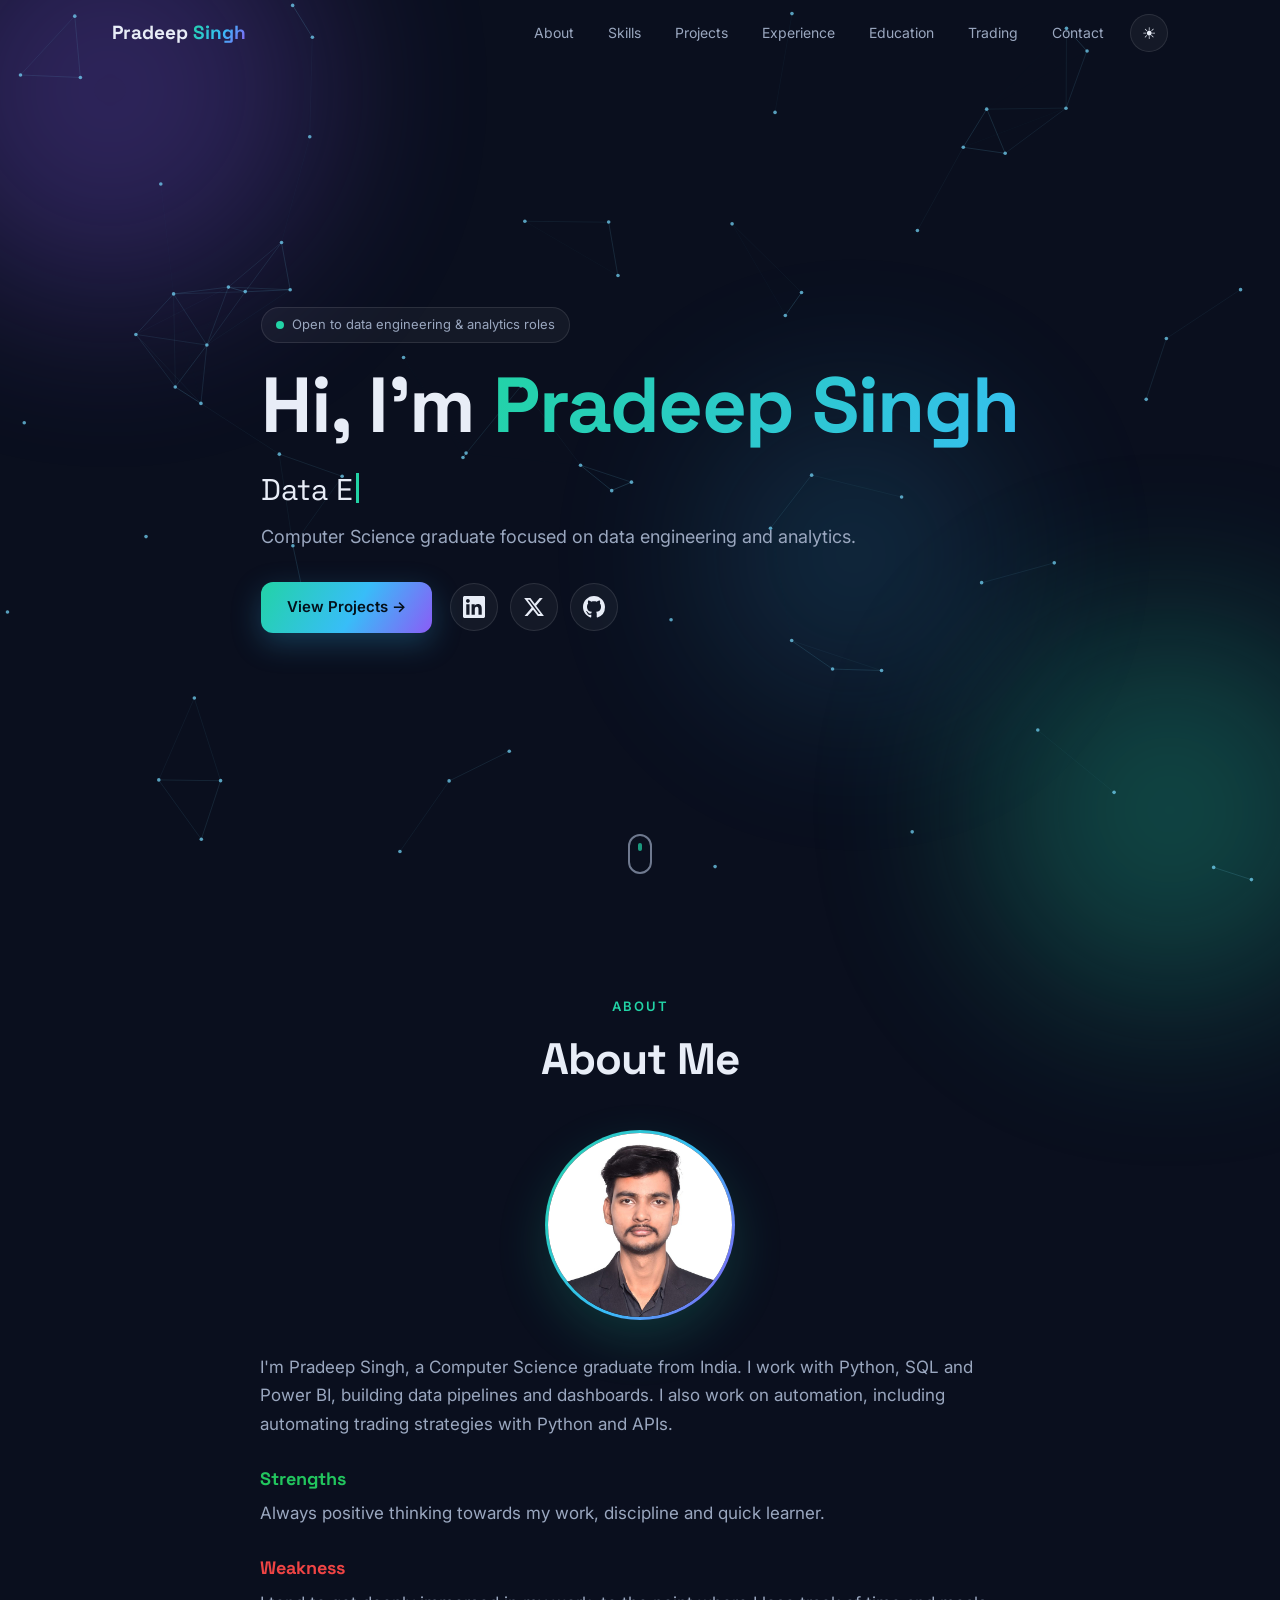
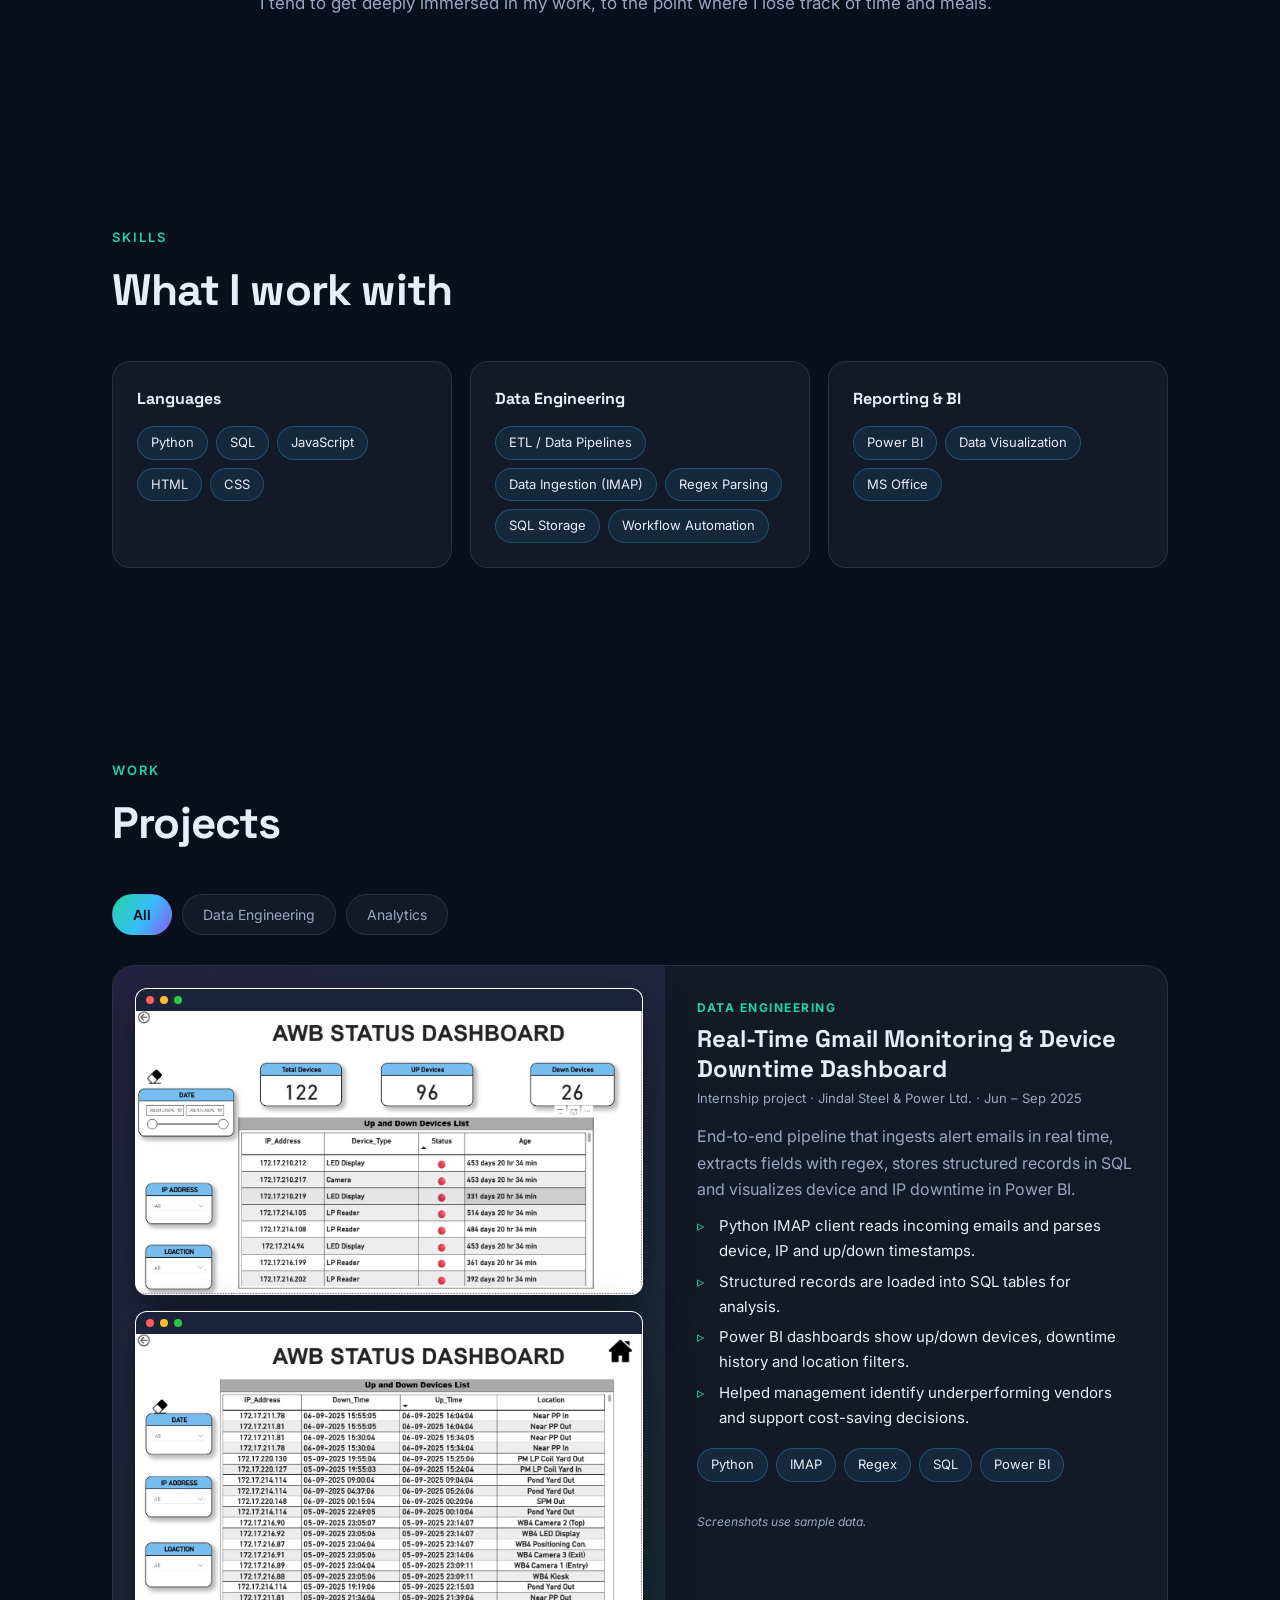
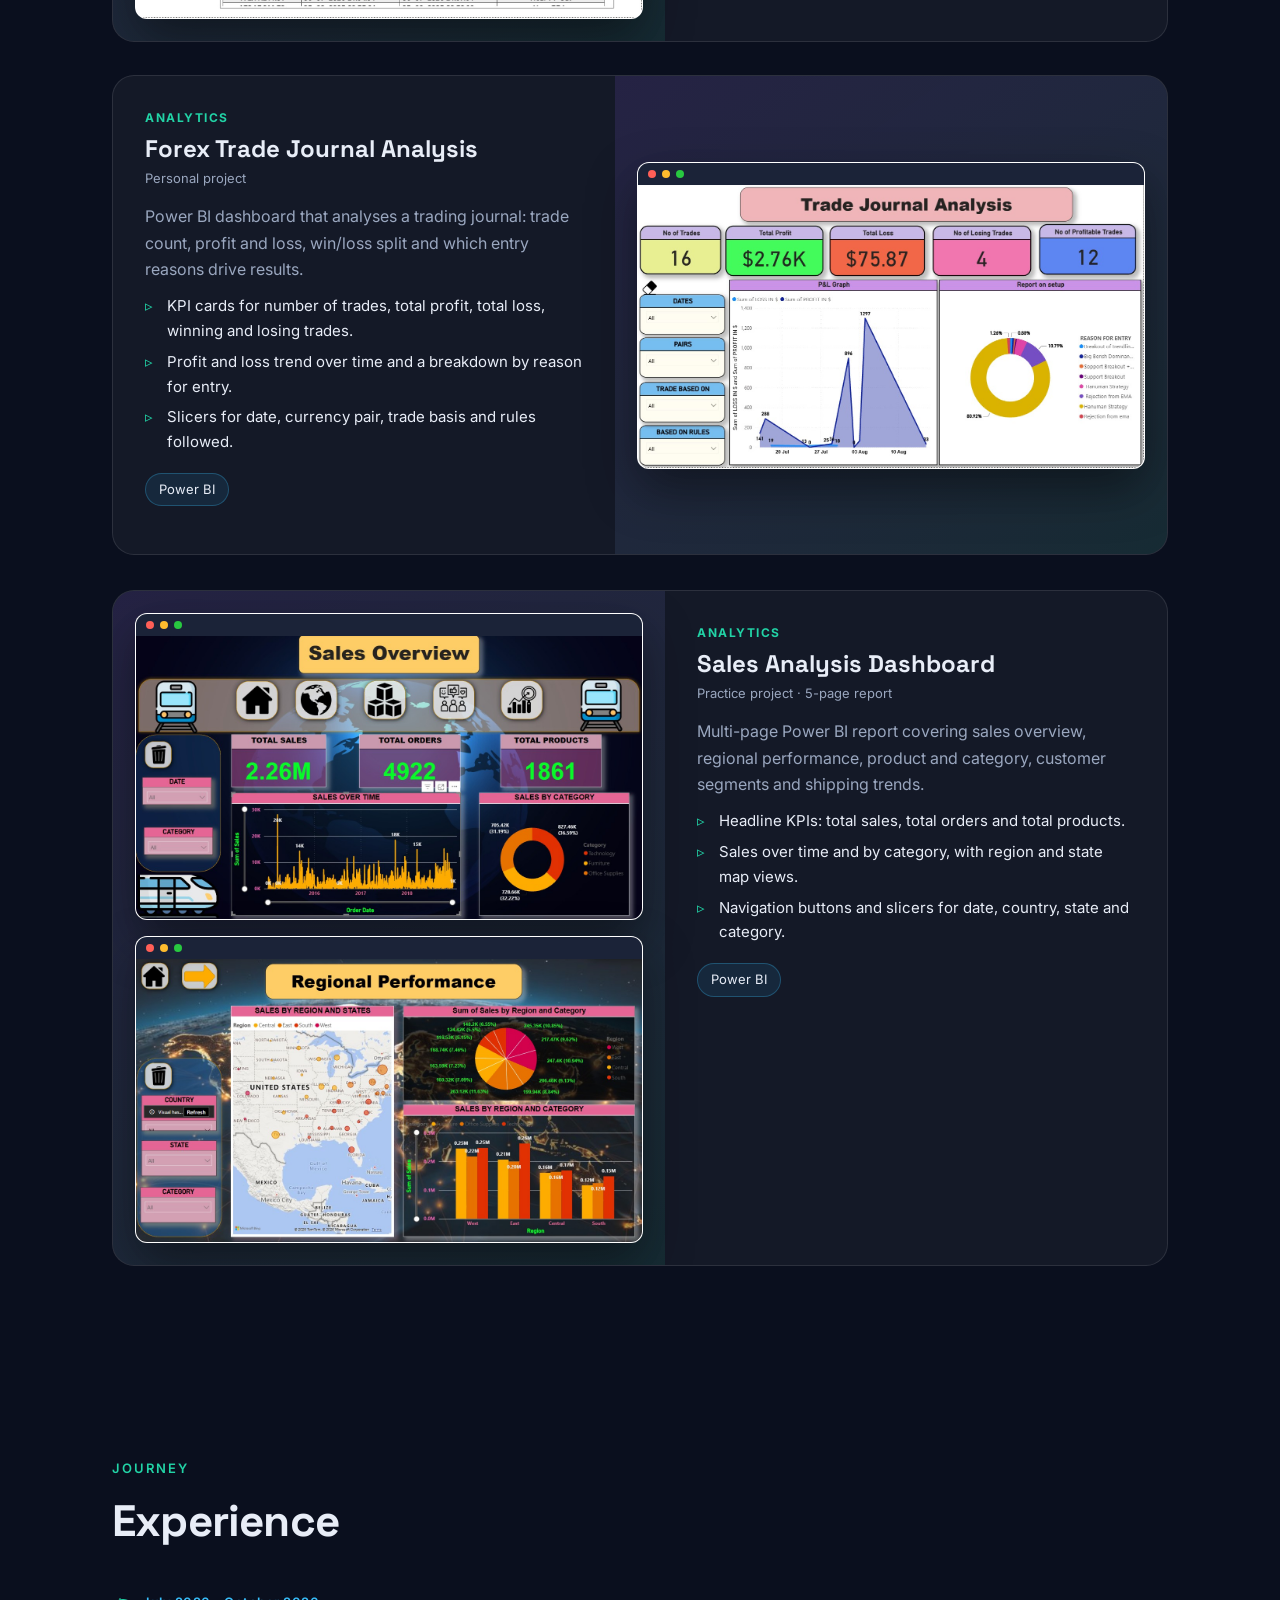
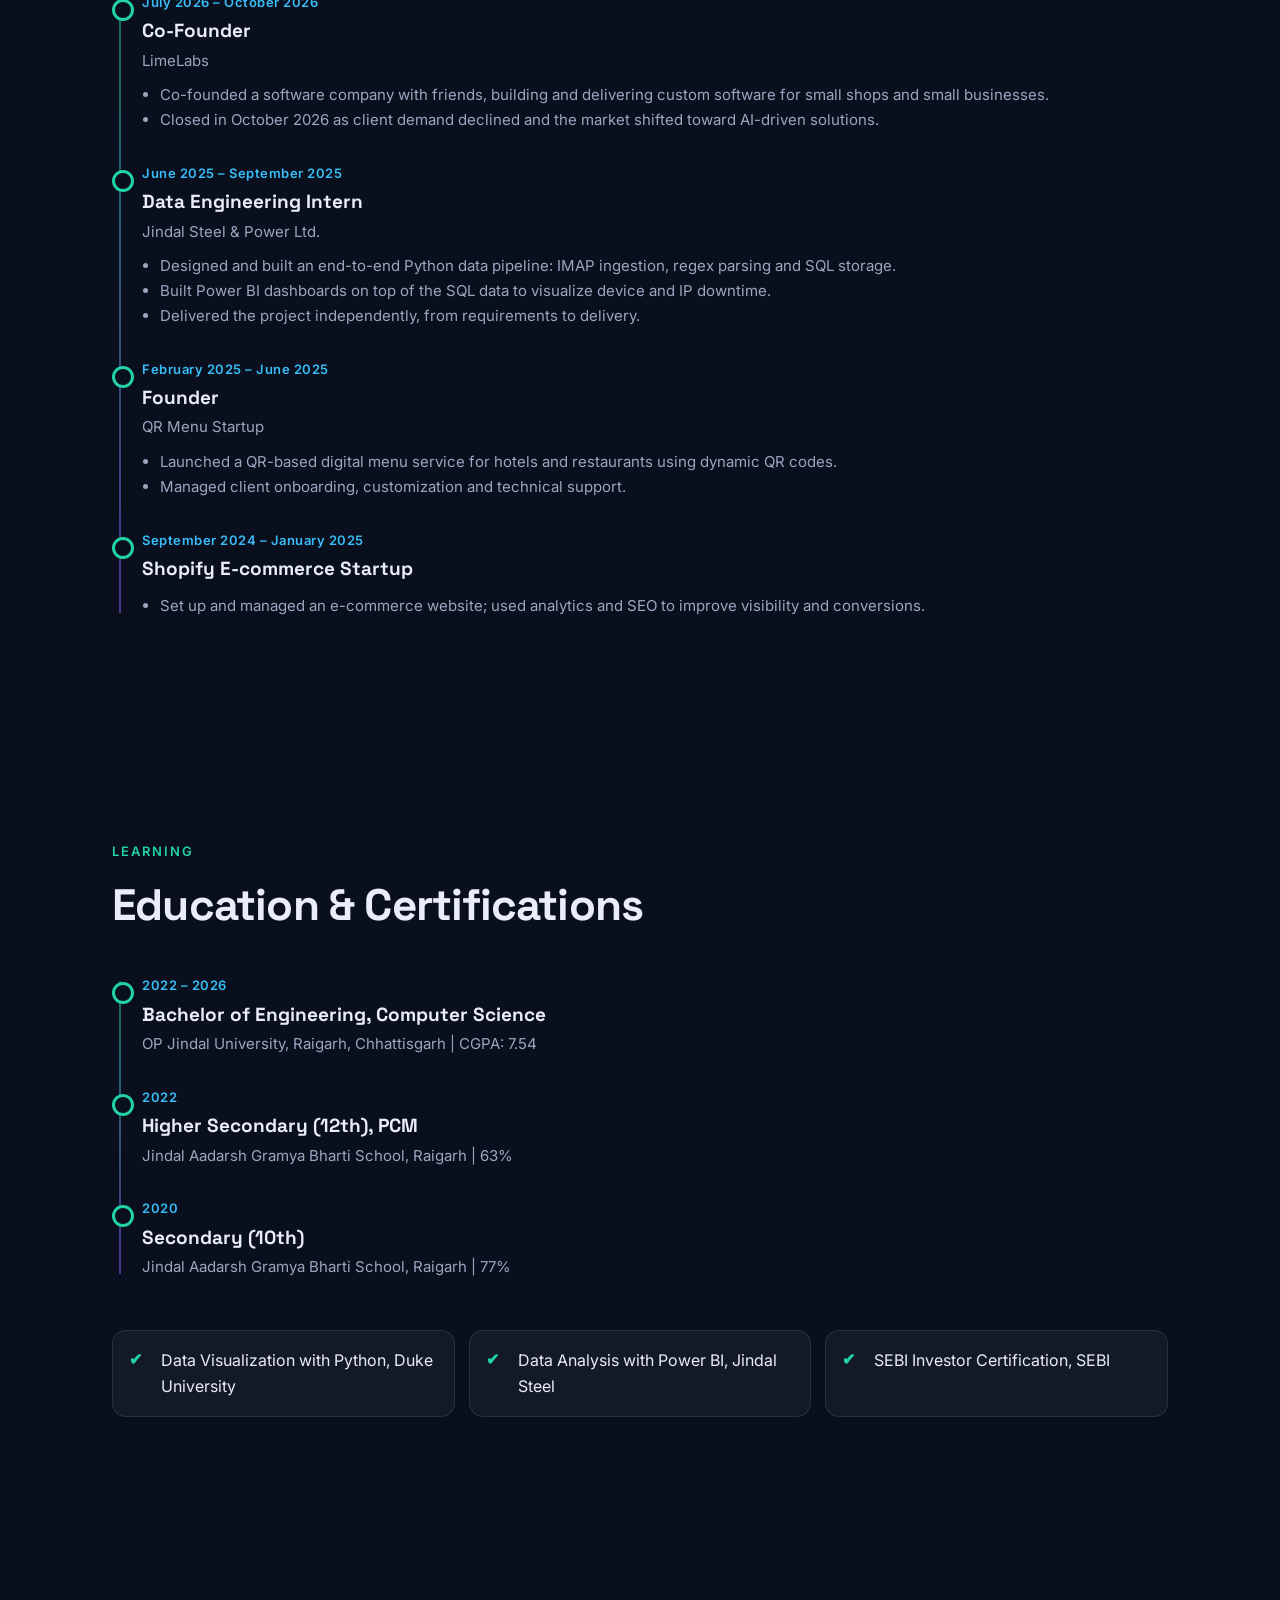
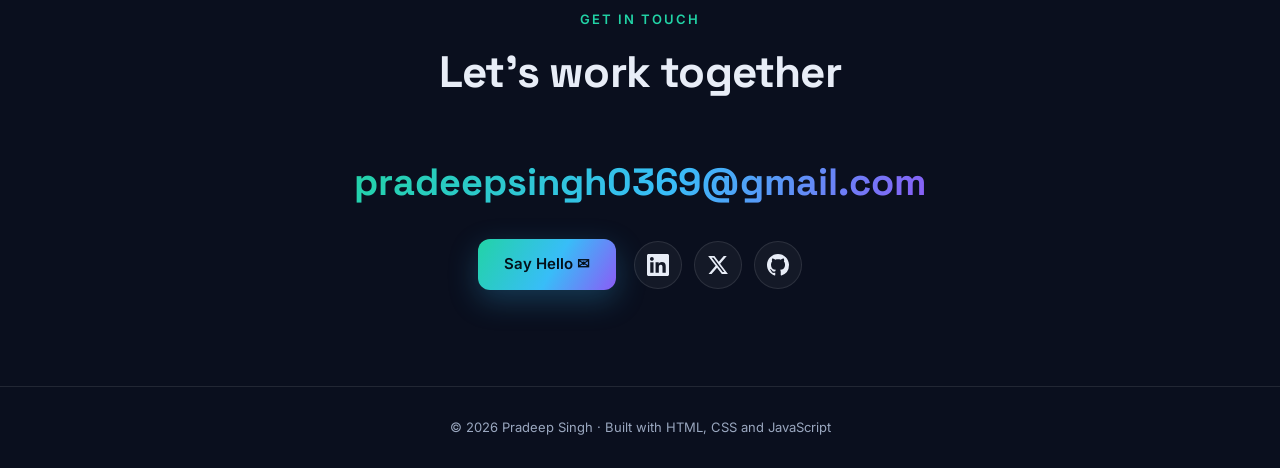
==== commit f46c9d7f: "Add files via upload" ====
--- a/index.html
+++ b/index.html
@@ -11,7 +11,7 @@
 <div class="blob b1"></div><div class="blob b2"></div><div class="blob b3"></div>
 
 <nav id="nav"><div class="wrap"><a class="logo" href="#home" id="logo"></a>
-<ul><li><a href="#about">About</a></li><li><a href="#skills-sec">Skills</a></li><li><a href="#projects">Projects</a></li><li><a href="#experience">Experience</a></li><li><a href="#education">Education</a></li><li><a href="trading.html">Trading</a></li><li><a href="#contact">Contact</a></li><li><button id="theme" title="Toggle theme">☀</button></li></ul></div></nav>
+<ul><li><a href="#about">About</a></li><li><a href="#skills-sec">Skills</a></li><li><a href="#projects">Projects</a></li><li><a href="#experience">Experience</a></li><li><a href="#education">Education</a></li><li><a href="trading.html">Trading</a></li><li><a href="#contact">Contact</a></li></ul><div class="navr"><button id="theme" title="Toggle theme">☀</button><button id="burger" aria-label="Menu" aria-expanded="false"><span></span><span></span><span></span></button></div></div></nav>
 
 <header class="hero" id="home"><canvas id="net"></canvas>
 <div class="wrap">
@@ -59,6 +59,10 @@
 <script>
 const $=id=>document.getElementById(id), esc=s=>String(s).replace(/[&<>"]/g,c=>({"&":"&amp;","<":"&lt;",">":"&gt;",'"':"&quot;"}[c]));
 const reduce=matchMedia("(prefers-reduced-motion: reduce)").matches;
+/* mobile menu */
+const navEl=$("nav"),bg=$("burger");
+bg.onclick=()=>{const o=navEl.classList.toggle("open");bg.setAttribute("aria-expanded",o)};
+navEl.querySelectorAll("ul a").forEach(a=>a.addEventListener("click",()=>{navEl.classList.remove("open");bg.setAttribute("aria-expanded","false")}));
 /* theme */
 const root=document.documentElement;
 try{const t=localStorage.getItem("theme");if(t)root.dataset.theme=t}catch(e){}
--- a/style.css
+++ b/style.css
@@ -115,7 +115,7 @@
 #lb img{max-width:100%;max-height:100%;border-radius:10px;box-shadow:0 30px 80px #000}
 #lb button{position:absolute;top:50%;transform:translateY(-50%);width:46px;height:46px;border-radius:50%;border:1px solid var(--line);background:rgba(255,255,255,.1);color:#fff;font-size:22px;cursor:pointer}
 #lb .prev{left:18px}#lb .next{right:18px}
-@media(max-width:820px){nav ul li:not(:last-child){display:none}.about-grid,.proj,.proj:nth-child(even){grid-template-columns:1fr}.proj:nth-child(even) .shots{order:0}.body{padding:24px}section{padding:72px 0}}
+@media(max-width:820px){.about-grid,.proj,.proj:nth-child(even){grid-template-columns:1fr}.proj:nth-child(even) .shots{order:0}.body{padding:24px}section{padding:72px 0}}
 @media(prefers-reduced-motion:reduce){*{animation:none!important;transition:none!important}.reveal{opacity:1;transform:none}}
 
 .socials{display:inline-flex;gap:12px;align-items:center;margin-left:4px;flex-wrap:wrap}
@@ -128,3 +128,18 @@
 .atxt p{margin:0 0 18px}
 .atxt h3{font-size:18px;margin:26px 0 6px;font-family:"Space Grotesk",sans-serif}
 .atxt .gh{color:#22c55e}.atxt .rh{color:#ef4444}
+
+nav ul{margin-left:auto;margin-right:12px}
+.navr{display:flex;align-items:center;gap:10px}
+#burger{display:none;width:40px;height:40px;border-radius:12px;border:1px solid var(--line);background:var(--card);cursor:pointer;flex-direction:column;align-items:center;justify-content:center;gap:5px;padding:0}
+#burger span{display:block;width:18px;height:2px;border-radius:2px;background:var(--ink);transition:.3s}
+nav.open #burger span:nth-child(1){transform:translateY(7px) rotate(45deg)}
+nav.open #burger span:nth-child(2){opacity:0}
+nav.open #burger span:nth-child(3){transform:translateY(-7px) rotate(-45deg)}
+@media(max-width:820px){
+ #burger{display:flex}
+ nav ul{display:none;position:absolute;top:66px;left:0;right:0;margin:0;flex-direction:column;align-items:stretch;gap:2px;padding:10px 22px 18px;background:var(--bg);border-bottom:1px solid var(--line);box-shadow:0 20px 40px rgba(0,0,0,.35)}
+ nav.open ul{display:flex}
+ nav ul a{padding:13px 14px;font-size:16px}
+ nav.open{background:var(--bg)}
+}
